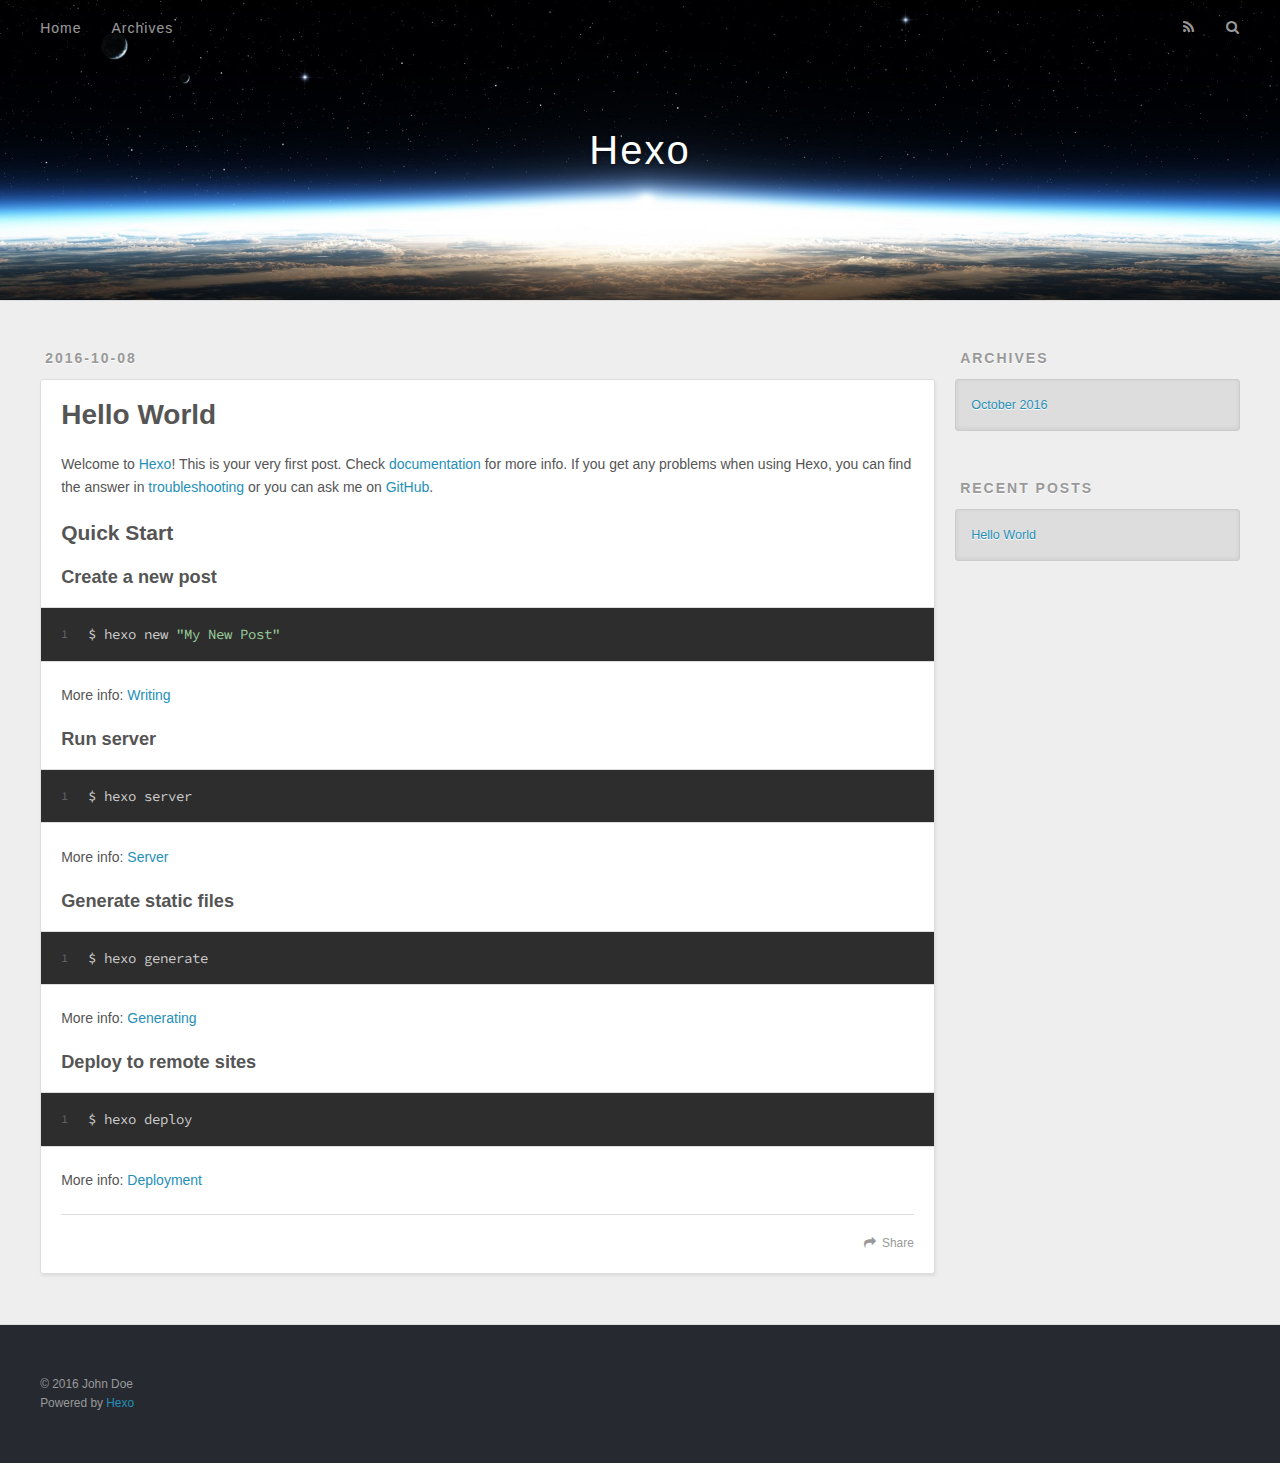
==== index.html @ 6b0d7665 "Site updated: 2016-10-09 00:06:22" ====
<!DOCTYPE html>
<html>
<head>
  <meta charset="utf-8">
  
  <title>Hexo</title>
  <meta name="viewport" content="width=device-width, initial-scale=1, maximum-scale=1">
  <meta property="og:type" content="website">
<meta property="og:title" content="Hexo">
<meta property="og:url" content="http://yoursite.com/index.html">
<meta property="og:site_name" content="Hexo">
<meta name="twitter:card" content="summary">
<meta name="twitter:title" content="Hexo">
  
    <link rel="alternate" href="/atom.xml" title="Hexo" type="application/atom+xml">
  
  
    <link rel="icon" href="/favicon.png">
  
  
    <link href="//fonts.googleapis.com/css?family=Source+Code+Pro" rel="stylesheet" type="text/css">
  
  <link rel="stylesheet" href="/css/style.css">
  

</head>

<body>
  <div id="container">
    <div id="wrap">
      <header id="header">
  <div id="banner"></div>
  <div id="header-outer" class="outer">
    <div id="header-title" class="inner">
      <h1 id="logo-wrap">
        <a href="/" id="logo">Hexo</a>
      </h1>
      
    </div>
    <div id="header-inner" class="inner">
      <nav id="main-nav">
        <a id="main-nav-toggle" class="nav-icon"></a>
        
          <a class="main-nav-link" href="/">Home</a>
        
          <a class="main-nav-link" href="/archives">Archives</a>
        
      </nav>
      <nav id="sub-nav">
        
          <a id="nav-rss-link" class="nav-icon" href="/atom.xml" title="RSS Feed"></a>
        
        <a id="nav-search-btn" class="nav-icon" title="Search"></a>
      </nav>
      <div id="search-form-wrap">
        <form action="//google.com/search" method="get" accept-charset="UTF-8" class="search-form"><input type="search" name="q" results="0" class="search-form-input" placeholder="Search"><button type="submit" class="search-form-submit">&#xF002;</button><input type="hidden" name="sitesearch" value="http://yoursite.com"></form>
      </div>
    </div>
  </div>
</header>
      <div class="outer">
        <section id="main">
  
    <article id="post-hello-world" class="article article-type-post" itemscope itemprop="blogPost">
  <div class="article-meta">
    <a href="/2016/10/08/hello-world/" class="article-date">
  <time datetime="2016-10-08T15:18:51.029Z" itemprop="datePublished">2016-10-08</time>
</a>
    
  </div>
  <div class="article-inner">
    
    
      <header class="article-header">
        
  
    <h1 itemprop="name">
      <a class="article-title" href="/2016/10/08/hello-world/">Hello World</a>
    </h1>
  

      </header>
    
    <div class="article-entry" itemprop="articleBody">
      
        <p>Welcome to <a href="https://hexo.io/" target="_blank" rel="external">Hexo</a>! This is your very first post. Check <a href="https://hexo.io/docs/" target="_blank" rel="external">documentation</a> for more info. If you get any problems when using Hexo, you can find the answer in <a href="https://hexo.io/docs/troubleshooting.html" target="_blank" rel="external">troubleshooting</a> or you can ask me on <a href="https://github.com/hexojs/hexo/issues" target="_blank" rel="external">GitHub</a>.</p>
<h2 id="Quick-Start"><a href="#Quick-Start" class="headerlink" title="Quick Start"></a>Quick Start</h2><h3 id="Create-a-new-post"><a href="#Create-a-new-post" class="headerlink" title="Create a new post"></a>Create a new post</h3><figure class="highlight bash"><table><tr><td class="gutter"><pre><div class="line">1</div></pre></td><td class="code"><pre><div class="line">$ hexo new <span class="string">"My New Post"</span></div></pre></td></tr></table></figure>
<p>More info: <a href="https://hexo.io/docs/writing.html" target="_blank" rel="external">Writing</a></p>
<h3 id="Run-server"><a href="#Run-server" class="headerlink" title="Run server"></a>Run server</h3><figure class="highlight bash"><table><tr><td class="gutter"><pre><div class="line">1</div></pre></td><td class="code"><pre><div class="line">$ hexo server</div></pre></td></tr></table></figure>
<p>More info: <a href="https://hexo.io/docs/server.html" target="_blank" rel="external">Server</a></p>
<h3 id="Generate-static-files"><a href="#Generate-static-files" class="headerlink" title="Generate static files"></a>Generate static files</h3><figure class="highlight bash"><table><tr><td class="gutter"><pre><div class="line">1</div></pre></td><td class="code"><pre><div class="line">$ hexo generate</div></pre></td></tr></table></figure>
<p>More info: <a href="https://hexo.io/docs/generating.html" target="_blank" rel="external">Generating</a></p>
<h3 id="Deploy-to-remote-sites"><a href="#Deploy-to-remote-sites" class="headerlink" title="Deploy to remote sites"></a>Deploy to remote sites</h3><figure class="highlight bash"><table><tr><td class="gutter"><pre><div class="line">1</div></pre></td><td class="code"><pre><div class="line">$ hexo deploy</div></pre></td></tr></table></figure>
<p>More info: <a href="https://hexo.io/docs/deployment.html" target="_blank" rel="external">Deployment</a></p>

      
    </div>
    <footer class="article-footer">
      <a data-url="http://yoursite.com/2016/10/08/hello-world/" data-id="ciu1e7uso0000b8oxzrrdd7s6" class="article-share-link">Share</a>
      
      
    </footer>
  </div>
  
</article>


  

</section>
        
          <aside id="sidebar">
  
    

  
    

  
    
  
    
  <div class="widget-wrap">
    <h3 class="widget-title">Archives</h3>
    <div class="widget">
      <ul class="archive-list"><li class="archive-list-item"><a class="archive-list-link" href="/archives/2016/10/">October 2016</a></li></ul>
    </div>
  </div>


  
    
  <div class="widget-wrap">
    <h3 class="widget-title">Recent Posts</h3>
    <div class="widget">
      <ul>
        
          <li>
            <a href="/2016/10/08/hello-world/">Hello World</a>
          </li>
        
      </ul>
    </div>
  </div>

  
</aside>
        
      </div>
      <footer id="footer">
  
  <div class="outer">
    <div id="footer-info" class="inner">
      &copy; 2016 John Doe<br>
      Powered by <a href="http://hexo.io/" target="_blank">Hexo</a>
    </div>
  </div>
</footer>
    </div>
    <nav id="mobile-nav">
  
    <a href="/" class="mobile-nav-link">Home</a>
  
    <a href="/archives" class="mobile-nav-link">Archives</a>
  
</nav>
    

<script src="//ajax.googleapis.com/ajax/libs/jquery/2.0.3/jquery.min.js"></script>


  <link rel="stylesheet" href="/fancybox/jquery.fancybox.css">
  <script src="/fancybox/jquery.fancybox.pack.js"></script>


<script src="/js/script.js"></script>

  </div>
</body>
</html>
---- css/style.css ----
body {
  width: 100%;
}
body:before,
body:after {
  content: "";
  display: table;
}
body:after {
  clear: both;
}
html,
body,
div,
span,
applet,
object,
iframe,
h1,
h2,
h3,
h4,
h5,
h6,
p,
blockquote,
pre,
a,
abbr,
acronym,
address,
big,
cite,
code,
del,
dfn,
em,
img,
ins,
kbd,
q,
s,
samp,
small,
strike,
strong,
sub,
sup,
tt,
var,
dl,
dt,
dd,
ol,
ul,
li,
fieldset,
form,
label,
legend,
table,
caption,
tbody,
tfoot,
thead,
tr,
th,
td {
  margin: 0;
  padding: 0;
  border: 0;
  outline: 0;
  font-weight: inherit;
  font-style: inherit;
  font-family: inherit;
  font-size: 100%;
  vertical-align: baseline;
}
body {
  line-height: 1;
  color: #000;
  background: #fff;
}
ol,
ul {
  list-style: none;
}
table {
  border-collapse: separate;
  border-spacing: 0;
  vertical-align: middle;
}
caption,
th,
td {
  text-align: left;
  font-weight: normal;
  vertical-align: middle;
}
a img {
  border: none;
}
input,
button {
  margin: 0;
  padding: 0;
}
input::-moz-focus-inner,
button::-moz-focus-inner {
  border: 0;
  padding: 0;
}
@font-face {
  font-family: FontAwesome;
  font-style: normal;
  font-weight: normal;
  src: url("fonts/fontawesome-webfont.eot?v=#4.0.3");
  src: url("fonts/fontawesome-webfont.eot?#iefix&v=#4.0.3") format("embedded-opentype"), url("fonts/fontawesome-webfont.woff?v=#4.0.3") format("woff"), url("fonts/fontawesome-webfont.ttf?v=#4.0.3") format("truetype"), url("fonts/fontawesome-webfont.svg#fontawesomeregular?v=#4.0.3") format("svg");
}
html,
body,
#container {
  height: 100%;
}
body {
  background: #eee;
  font: 14px "Helvetica Neue", Helvetica, Arial, sans-serif;
  -webkit-text-size-adjust: 100%;
}
.outer {
  max-width: 1220px;
  margin: 0 auto;
  padding: 0 20px;
}
.outer:before,
.outer:after {
  content: "";
  display: table;
}
.outer:after {
  clear: both;
}
.inner {
  display: inline;
  float: left;
  width: 98.33333333333333%;
  margin: 0 0.833333333333333%;
}
.left,
.alignleft {
  float: left;
}
.right,
.alignright {
  float: right;
}
.clear {
  clear: both;
}
#container {
  position: relative;
}
.mobile-nav-on {
  overflow: hidden;
}
#wrap {
  height: 100%;
  width: 100%;
  position: absolute;
  top: 0;
  left: 0;
  -webkit-transition: 0.2s ease-out;
  -moz-transition: 0.2s ease-out;
  -ms-transition: 0.2s ease-out;
  transition: 0.2s ease-out;
  z-index: 1;
  background: #eee;
}
.mobile-nav-on #wrap {
  left: 280px;
}
@media screen and (min-width: 768px) {
  #main {
    display: inline;
    float: left;
    width: 73.33333333333333%;
    margin: 0 0.833333333333333%;
  }
}
.article-date,
.article-category-link,
.archive-year,
.widget-title {
  text-decoration: none;
  text-transform: uppercase;
  letter-spacing: 2px;
  color: #999;
  margin-bottom: 1em;
  margin-left: 5px;
  line-height: 1em;
  text-shadow: 0 1px #fff;
  font-weight: bold;
}
.article-inner,
.archive-article-inner {
  background: #fff;
  -webkit-box-shadow: 1px 2px 3px #ddd;
  box-shadow: 1px 2px 3px #ddd;
  border: 1px solid #ddd;
  border-radius: 3px;
}
.article-entry h1,
.widget h1 {
  font-size: 2em;
}
.article-entry h2,
.widget h2 {
  font-size: 1.5em;
}
.article-entry h3,
.widget h3 {
  font-size: 1.3em;
}
.article-entry h4,
.widget h4 {
  font-size: 1.2em;
}
.article-entry h5,
.widget h5 {
  font-size: 1em;
}
.article-entry h6,
.widget h6 {
  font-size: 1em;
  color: #999;
}
.article-entry hr,
.widget hr {
  border: 1px dashed #ddd;
}
.article-entry strong,
.widget strong {
  font-weight: bold;
}
.article-entry em,
.widget em,
.article-entry cite,
.widget cite {
  font-style: italic;
}
.article-entry sup,
.widget sup,
.article-entry sub,
.widget sub {
  font-size: 0.75em;
  line-height: 0;
  position: relative;
  vertical-align: baseline;
}
.article-entry sup,
.widget sup {
  top: -0.5em;
}
.article-entry sub,
.widget sub {
  bottom: -0.2em;
}
.article-entry small,
.widget small {
  font-size: 0.85em;
}
.article-entry acronym,
.widget acronym,
.article-entry abbr,
.widget abbr {
  border-bottom: 1px dotted;
}
.article-entry ul,
.widget ul,
.article-entry ol,
.widget ol,
.article-entry dl,
.widget dl {
  margin: 0 20px;
  line-height: 1.6em;
}
.article-entry ul ul,
.widget ul ul,
.article-entry ol ul,
.widget ol ul,
.article-entry ul ol,
.widget ul ol,
.article-entry ol ol,
.widget ol ol {
  margin-top: 0;
  margin-bottom: 0;
}
.article-entry ul,
.widget ul {
  list-style: disc;
}
.article-entry ol,
.widget ol {
  list-style: decimal;
}
.article-entry dt,
.widget dt {
  font-weight: bold;
}
#header {
  height: 300px;
  position: relative;
  border-bottom: 1px solid #ddd;
}
#header:before,
#header:after {
  content: "";
  position: absolute;
  left: 0;
  right: 0;
  height: 40px;
}
#header:before {
  top: 0;
  background: -webkit-linear-gradient(rgba(0,0,0,0.2), transparent);
  background: -moz-linear-gradient(rgba(0,0,0,0.2), transparent);
  background: -ms-linear-gradient(rgba(0,0,0,0.2), transparent);
  background: linear-gradient(rgba(0,0,0,0.2), transparent);
}
#header:after {
  bottom: 0;
  background: -webkit-linear-gradient(transparent, rgba(0,0,0,0.2));
  background: -moz-linear-gradient(transparent, rgba(0,0,0,0.2));
  background: -ms-linear-gradient(transparent, rgba(0,0,0,0.2));
  background: linear-gradient(transparent, rgba(0,0,0,0.2));
}
#header-outer {
  height: 100%;
  position: relative;
}
#header-inner {
  position: relative;
  overflow: hidden;
}
#banner {
  position: absolute;
  top: 0;
  left: 0;
  width: 100%;
  height: 100%;
  background: url("images/banner.jpg") center #000;
  -webkit-background-size: cover;
  -moz-background-size: cover;
  background-size: cover;
  z-index: -1;
}
#header-title {
  text-align: center;
  height: 40px;
  position: absolute;
  top: 50%;
  left: 0;
  margin-top: -20px;
}
#logo,
#subtitle {
  text-decoration: none;
  color: #fff;
  font-weight: 300;
  text-shadow: 0 1px 4px rgba(0,0,0,0.3);
}
#logo {
  font-size: 40px;
  line-height: 40px;
  letter-spacing: 2px;
}
#subtitle {
  font-size: 16px;
  line-height: 16px;
  letter-spacing: 1px;
}
#subtitle-wrap {
  margin-top: 16px;
}
#main-nav {
  float: left;
  margin-left: -15px;
}
.nav-icon,
.main-nav-link {
  float: left;
  color: #fff;
  opacity: 0.6;
  text-decoration: none;
  text-shadow: 0 1px rgba(0,0,0,0.2);
  -webkit-transition: opacity 0.2s;
  -moz-transition: opacity 0.2s;
  -ms-transition: opacity 0.2s;
  transition: opacity 0.2s;
  display: block;
  padding: 20px 15px;
}
.nav-icon:hover,
.main-nav-link:hover {
  opacity: 1;
}
.nav-icon {
  font-family: FontAwesome;
  text-align: center;
  font-size: 14px;
  width: 14px;
  height: 14px;
  padding: 20px 15px;
  position: relative;
  cursor: pointer;
}
.main-nav-link {
  font-weight: 300;
  letter-spacing: 1px;
}
@media screen and (max-width: 479px) {
  .main-nav-link {
    display: none;
  }
}
#main-nav-toggle {
  display: none;
}
#main-nav-toggle:before {
  content: "\f0c9";
}
@media screen and (max-width: 479px) {
  #main-nav-toggle {
    display: block;
  }
}
#sub-nav {
  float: right;
  margin-right: -15px;
}
#nav-rss-link:before {
  content: "\f09e";
}
#nav-search-btn:before {
  content: "\f002";
}
#search-form-wrap {
  position: absolute;
  top: 15px;
  width: 150px;
  height: 30px;
  right: -150px;
  opacity: 0;
  -webkit-transition: 0.2s ease-out;
  -moz-transition: 0.2s ease-out;
  -ms-transition: 0.2s ease-out;
  transition: 0.2s ease-out;
}
#search-form-wrap.on {
  opacity: 1;
  right: 0;
}
@media screen and (max-width: 479px) {
  #search-form-wrap {
    width: 100%;
    right: -100%;
  }
}
.search-form {
  position: absolute;
  top: 0;
  left: 0;
  right: 0;
  background: #fff;
  padding: 5px 15px;
  border-radius: 15px;
  -webkit-box-shadow: 0 0 10px rgba(0,0,0,0.3);
  box-shadow: 0 0 10px rgba(0,0,0,0.3);
}
.search-form-input {
  border: none;
  background: none;
  color: #555;
  width: 100%;
  font: 13px "Helvetica Neue", Helvetica, Arial, sans-serif;
  outline: none;
}
.search-form-input::-webkit-search-results-decoration,
.search-form-input::-webkit-search-cancel-button {
  -webkit-appearance: none;
}
.search-form-submit {
  position: absolute;
  top: 50%;
  right: 10px;
  margin-top: -7px;
  font: 13px FontAwesome;
  border: none;
  background: none;
  color: #bbb;
  cursor: pointer;
}
.search-form-submit:hover,
.search-form-submit:focus {
  color: #777;
}
.article {
  margin: 50px 0;
}
.article-inner {
  overflow: hidden;
}
.article-meta:before,
.article-meta:after {
  content: "";
  display: table;
}
.article-meta:after {
  clear: both;
}
.article-date {
  float: left;
}
.article-category {
  float: left;
  line-height: 1em;
  color: #ccc;
  text-shadow: 0 1px #fff;
  margin-left: 8px;
}
.article-category:before {
  content: "\2022";
}
.article-category-link {
  margin: 0 12px 1em;
}
.article-header {
  padding: 20px 20px 0;
}
.article-title {
  text-decoration: none;
  font-size: 2em;
  font-weight: bold;
  color: #555;
  line-height: 1.1em;
  -webkit-transition: color 0.2s;
  -moz-transition: color 0.2s;
  -ms-transition: color 0.2s;
  transition: color 0.2s;
}
a.article-title:hover {
  color: #258fb8;
}
.article-entry {
  color: #555;
  padding: 0 20px;
}
.article-entry:before,
.article-entry:after {
  content: "";
  display: table;
}
.article-entry:after {
  clear: both;
}
.article-entry p,
.article-entry table {
  line-height: 1.6em;
  margin: 1.6em 0;
}
.article-entry h1,
.article-entry h2,
.article-entry h3,
.article-entry h4,
.article-entry h5,
.article-entry h6 {
  font-weight: bold;
}
.article-entry h1,
.article-entry h2,
.article-entry h3,
.article-entry h4,
.article-entry h5,
.article-entry h6 {
  line-height: 1.1em;
  margin: 1.1em 0;
}
.article-entry a {
  color: #258fb8;
  text-decoration: none;
}
.article-entry a:hover {
  text-decoration: underline;
}
.article-entry ul,
.article-entry ol,
.article-entry dl {
  margin-top: 1.6em;
  margin-bottom: 1.6em;
}
.article-entry img,
.article-entry video {
  max-width: 100%;
  height: auto;
  display: block;
  margin: auto;
}
.article-entry iframe {
  border: none;
}
.article-entry table {
  width: 100%;
  border-collapse: collapse;
  border-spacing: 0;
}
.article-entry th {
  font-weight: bold;
  border-bottom: 3px solid #ddd;
  padding-bottom: 0.5em;
}
.article-entry td {
  border-bottom: 1px solid #ddd;
  padding: 10px 0;
}
.article-entry blockquote {
  font-family: Georgia, "Times New Roman", serif;
  font-size: 1.4em;
  margin: 1.6em 20px;
  text-align: center;
}
.article-entry blockquote footer {
  font-size: 14px;
  margin: 1.6em 0;
  font-family: "Helvetica Neue", Helvetica, Arial, sans-serif;
}
.article-entry blockquote footer cite:before {
  content: "—";
  padding: 0 0.5em;
}
.article-entry .pullquote {
  text-align: left;
  width: 45%;
  margin: 0;
}
.article-entry .pullquote.left {
  margin-left: 0.5em;
  margin-right: 1em;
}
.article-entry .pullquote.right {
  margin-right: 0.5em;
  margin-left: 1em;
}
.article-entry .caption {
  color: #999;
  display: block;
  font-size: 0.9em;
  margin-top: 0.5em;
  position: relative;
  text-align: center;
}
.article-entry .video-container {
  position: relative;
  padding-top: 56.25%;
  height: 0;
  overflow: hidden;
}
.article-entry .video-container iframe,
.article-entry .video-container object,
.article-entry .video-container embed {
  position: absolute;
  top: 0;
  left: 0;
  width: 100%;
  height: 100%;
  margin-top: 0;
}
.article-more-link a {
  display: inline-block;
  line-height: 1em;
  padding: 6px 15px;
  border-radius: 15px;
  background: #eee;
  color: #999;
  text-shadow: 0 1px #fff;
  text-decoration: none;
}
.article-more-link a:hover {
  background: #258fb8;
  color: #fff;
  text-decoration: none;
  text-shadow: 0 1px #1e7293;
}
.article-footer {
  font-size: 0.85em;
  line-height: 1.6em;
  border-top: 1px solid #ddd;
  padding-top: 1.6em;
  margin: 0 20px 20px;
}
.article-footer:before,
.article-footer:after {
  content: "";
  display: table;
}
.article-footer:after {
  clear: both;
}
.article-footer a {
  color: #999;
  text-decoration: none;
}
.article-footer a:hover {
  color: #555;
}
.article-tag-list-item {
  float: left;
  margin-right: 10px;
}
.article-tag-list-link:before {
  content: "#";
}
.article-comment-link {
  float: right;
}
.article-comment-link:before {
  content: "\f075";
  font-family: FontAwesome;
  padding-right: 8px;
}
.article-share-link {
  cursor: pointer;
  float: right;
  margin-left: 20px;
}
.article-share-link:before {
  content: "\f064";
  font-family: FontAwesome;
  padding-right: 6px;
}
#article-nav {
  position: relative;
}
#article-nav:before,
#article-nav:after {
  content: "";
  display: table;
}
#article-nav:after {
  clear: both;
}
@media screen and (min-width: 768px) {
  #article-nav {
    margin: 50px 0;
  }
  #article-nav:before {
    width: 8px;
    height: 8px;
    position: absolute;
    top: 50%;
    left: 50%;
    margin-top: -4px;
    margin-left: -4px;
    content: "";
    border-radius: 50%;
    background: #ddd;
    -webkit-box-shadow: 0 1px 2px #fff;
    box-shadow: 0 1px 2px #fff;
  }
}
.article-nav-link-wrap {
  text-decoration: none;
  text-shadow: 0 1px #fff;
  color: #999;
  -webkit-box-sizing: border-box;
  -moz-box-sizing: border-box;
  box-sizing: border-box;
  margin-top: 50px;
  text-align: center;
  display: block;
}
.article-nav-link-wrap:hover {
  color: #555;
}
@media screen and (min-width: 768px) {
  .article-nav-link-wrap {
    width: 50%;
    margin-top: 0;
  }
}
@media screen and (min-width: 768px) {
  #article-nav-newer {
    float: left;
    text-align: right;
    padding-right: 20px;
  }
}
@media screen and (min-width: 768px) {
  #article-nav-older {
    float: right;
    text-align: left;
    padding-left: 20px;
  }
}
.article-nav-caption {
  text-transform: uppercase;
  letter-spacing: 2px;
  color: #ddd;
  line-height: 1em;
  font-weight: bold;
}
#article-nav-newer .article-nav-caption {
  margin-right: -2px;
}
.article-nav-title {
  font-size: 0.85em;
  line-height: 1.6em;
  margin-top: 0.5em;
}
.article-share-box {
  position: absolute;
  display: none;
  background: #fff;
  -webkit-box-shadow: 1px 2px 10px rgba(0,0,0,0.2);
  box-shadow: 1px 2px 10px rgba(0,0,0,0.2);
  border-radius: 3px;
  margin-left: -145px;
  overflow: hidden;
  z-index: 1;
}
.article-share-box.on {
  display: block;
}
.article-share-input {
  width: 100%;
  background: none;
  -webkit-box-sizing: border-box;
  -moz-box-sizing: border-box;
  box-sizing: border-box;
  font: 14px "Helvetica Neue", Helvetica, Arial, sans-serif;
  padding: 0 15px;
  color: #555;
  outline: none;
  border: 1px solid #ddd;
  border-radius: 3px 3px 0 0;
  height: 36px;
  line-height: 36px;
}
.article-share-links {
  background: #eee;
}
.article-share-links:before,
.article-share-links:after {
  content: "";
  display: table;
}
.article-share-links:after {
  clear: both;
}
.article-share-twitter,
.article-share-facebook,
.article-share-pinterest,
.article-share-google {
  width: 50px;
  height: 36px;
  display: block;
  float: left;
  position: relative;
  color: #999;
  text-shadow: 0 1px #fff;
}
.article-share-twitter:before,
.article-share-facebook:before,
.article-share-pinterest:before,
.article-share-google:before {
  font-size: 20px;
  font-family: FontAwesome;
  width: 20px;
  height: 20px;
  position: absolute;
  top: 50%;
  left: 50%;
  margin-top: -10px;
  margin-left: -10px;
  text-align: center;
}
.article-share-twitter:hover,
.article-share-facebook:hover,
.article-share-pinterest:hover,
.article-share-google:hover {
  color: #fff;
}
.article-share-twitter:before {
  content: "\f099";
}
.article-share-twitter:hover {
  background: #00aced;
  text-shadow: 0 1px #008abe;
}
.article-share-facebook:before {
  content: "\f09a";
}
.article-share-facebook:hover {
  background: #3b5998;
  text-shadow: 0 1px #2f477a;
}
.article-share-pinterest:before {
  content: "\f0d2";
}
.article-share-pinterest:hover {
  background: #cb2027;
  text-shadow: 0 1px #a21a1f;
}
.article-share-google:before {
  content: "\f0d5";
}
.article-share-google:hover {
  background: #dd4b39;
  text-shadow: 0 1px #be3221;
}
.article-gallery {
  background: #000;
  position: relative;
}
.article-gallery-photos {
  position: relative;
  overflow: hidden;
}
.article-gallery-img {
  display: none;
  max-width: 100%;
}
.article-gallery-img:first-child {
  display: block;
}
.article-gallery-img.loaded {
  position: absolute;
  display: block;
}
.article-gallery-img img {
  display: block;
  max-width: 100%;
  margin: 0 auto;
}
#comments {
  background: #fff;
  -webkit-box-shadow: 1px 2px 3px #ddd;
  box-shadow: 1px 2px 3px #ddd;
  padding: 20px;
  border: 1px solid #ddd;
  border-radius: 3px;
  margin: 50px 0;
}
#comments a {
  color: #258fb8;
}
.archives-wrap {
  margin: 50px 0;
}
.archives:before,
.archives:after {
  content: "";
  display: table;
}
.archives:after {
  clear: both;
}
.archive-year-wrap {
  margin-bottom: 1em;
}
.archives {
  -webkit-column-gap: 10px;
  -moz-column-gap: 10px;
  column-gap: 10px;
}
@media screen and (min-width: 480px) and (max-width: 767px) {
  .archives {
    -webkit-column-count: 2;
    -moz-column-count: 2;
    column-count: 2;
  }
}
@media screen and (min-width: 768px) {
  .archives {
    -webkit-column-count: 3;
    -moz-column-count: 3;
    column-count: 3;
  }
}
.archive-article {
  -webkit-column-break-inside: avoid;
  page-break-inside: avoid;
  overflow: hidden;
  break-inside: avoid-column;
}
.archive-article-inner {
  padding: 10px;
  margin-bottom: 15px;
}
.archive-article-title {
  text-decoration: none;
  font-weight: bold;
  color: #555;
  -webkit-transition: color 0.2s;
  -moz-transition: color 0.2s;
  -ms-transition: color 0.2s;
  transition: color 0.2s;
  line-height: 1.6em;
}
.archive-article-title:hover {
  color: #258fb8;
}
.archive-article-footer {
  margin-top: 1em;
}
.archive-article-date {
  color: #999;
  text-decoration: none;
  font-size: 0.85em;
  line-height: 1em;
  margin-bottom: 0.5em;
  display: block;
}
#page-nav {
  margin: 50px auto;
  background: #fff;
  -webkit-box-shadow: 1px 2px 3px #ddd;
  box-shadow: 1px 2px 3px #ddd;
  border: 1px solid #ddd;
  border-radius: 3px;
  text-align: center;
  color: #999;
  overflow: hidden;
}
#page-nav:before,
#page-nav:after {
  content: "";
  display: table;
}
#page-nav:after {
  clear: both;
}
#page-nav a,
#page-nav span {
  padding: 10px 20px;
  line-height: 1;
  height: 2ex;
}
#page-nav a {
  color: #999;
  text-decoration: none;
}
#page-nav a:hover {
  background: #999;
  color: #fff;
}
#page-nav .prev {
  float: left;
}
#page-nav .next {
  float: right;
}
#page-nav .page-number {
  display: inline-block;
}
@media screen and (max-width: 479px) {
  #page-nav .page-number {
    display: none;
  }
}
#page-nav .current {
  color: #555;
  font-weight: bold;
}
#page-nav .space {
  color: #ddd;
}
#footer {
  background: #262a30;
  padding: 50px 0;
  border-top: 1px solid #ddd;
  color: #999;
}
#footer a {
  color: #258fb8;
  text-decoration: none;
}
#footer a:hover {
  text-decoration: underline;
}
#footer-info {
  line-height: 1.6em;
  font-size: 0.85em;
}
.article-entry pre,
.article-entry .highlight {
  background: #2d2d2d;
  margin: 0 -20px;
  padding: 15px 20px;
  border-style: solid;
  border-color: #ddd;
  border-width: 1px 0;
  overflow: auto;
  color: #ccc;
  line-height: 22.400000000000002px;
}
.article-entry .highlight .gutter pre,
.article-entry .gist .gist-file .gist-data .line-numbers {
  color: #666;
  font-size: 0.85em;
}
.article-entry pre,
.article-entry code {
  font-family: "Source Code Pro", Consolas, Monaco, Menlo, Consolas, monospace;
}
.article-entry code {
  background: #eee;
  text-shadow: 0 1px #fff;
  padding: 0 0.3em;
}
.article-entry pre code {
  background: none;
  text-shadow: none;
  padding: 0;
}
.article-entry .highlight pre {
  border: none;
  margin: 0;
  padding: 0;
}
.article-entry .highlight table {
  margin: 0;
  width: auto;
}
.article-entry .highlight td {
  border: none;
  padding: 0;
}
.article-entry .highlight figcaption {
  font-size: 0.85em;
  color: #999;
  line-height: 1em;
  margin-bottom: 1em;
}
.article-entry .highlight figcaption:before,
.article-entry .highlight figcaption:after {
  content: "";
  display: table;
}
.article-entry .highlight figcaption:after {
  clear: both;
}
.article-entry .highlight figcaption a {
  float: right;
}
.article-entry .highlight .gutter pre {
  text-align: right;
  padding-right: 20px;
}
.article-entry .highlight .line {
  height: 22.400000000000002px;
}
.article-entry .highlight .line.marked {
  background: #515151;
}
.article-entry .gist {
  margin: 0 -20px;
  border-style: solid;
  border-color: #ddd;
  border-width: 1px 0;
  background: #2d2d2d;
  padding: 15px 20px 15px 0;
}
.article-entry .gist .gist-file {
  border: none;
  font-family: "Source Code Pro", Consolas, Monaco, Menlo, Consolas, monospace;
  margin: 0;
}
.article-entry .gist .gist-file .gist-data {
  background: none;
  border: none;
}
.article-entry .gist .gist-file .gist-data .line-numbers {
  background: none;
  border: none;
  padding: 0 20px 0 0;
}
.article-entry .gist .gist-file .gist-data .line-data {
  padding: 0 !important;
}
.article-entry .gist .gist-file .highlight {
  margin: 0;
  padding: 0;
  border: none;
}
.article-entry .gist .gist-file .gist-meta {
  background: #2d2d2d;
  color: #999;
  font: 0.85em "Helvetica Neue", Helvetica, Arial, sans-serif;
  text-shadow: 0 0;
  padding: 0;
  margin-top: 1em;
  margin-left: 20px;
}
.article-entry .gist .gist-file .gist-meta a {
  color: #258fb8;
  font-weight: normal;
}
.article-entry .gist .gist-file .gist-meta a:hover {
  text-decoration: underline;
}
pre .comment,
pre .title {
  color: #999;
}
pre .variable,
pre .attribute,
pre .tag,
pre .regexp,
pre .ruby .constant,
pre .xml .tag .title,
pre .xml .pi,
pre .xml .doctype,
pre .html .doctype,
pre .css .id,
pre .css .class,
pre .css .pseudo {
  color: #f2777a;
}
pre .number,
pre .preprocessor,
pre .built_in,
pre .literal,
pre .params,
pre .constant {
  color: #f99157;
}
pre .class,
pre .ruby .class .title,
pre .css .rules .attribute {
  color: #9c9;
}
pre .string,
pre .value,
pre .inheritance,
pre .header,
pre .ruby .symbol,
pre .xml .cdata {
  color: #9c9;
}
pre .css .hexcolor {
  color: #6cc;
}
pre .function,
pre .python .decorator,
pre .python .title,
pre .ruby .function .title,
pre .ruby .title .keyword,
pre .perl .sub,
pre .javascript .title,
pre .coffeescript .title {
  color: #69c;
}
pre .keyword,
pre .javascript .function {
  color: #c9c;
}
@media screen and (max-width: 479px) {
  #mobile-nav {
    position: absolute;
    top: 0;
    left: 0;
    width: 280px;
    height: 100%;
    background: #191919;
    border-right: 1px solid #fff;
  }
}
@media screen and (max-width: 479px) {
  .mobile-nav-link {
    display: block;
    color: #999;
    text-decoration: none;
    padding: 15px 20px;
    font-weight: bold;
  }
  .mobile-nav-link:hover {
    color: #fff;
  }
}
@media screen and (min-width: 768px) {
  #sidebar {
    display: inline;
    float: left;
    width: 23.333333333333332%;
    margin: 0 0.833333333333333%;
  }
}
.widget-wrap {
  margin: 50px 0;
}
.widget {
  color: #777;
  text-shadow: 0 1px #fff;
  background: #ddd;
  -webkit-box-shadow: 0 -1px 4px #ccc inset;
  box-shadow: 0 -1px 4px #ccc inset;
  border: 1px solid #ccc;
  padding: 15px;
  border-radius: 3px;
}
.widget a {
  color: #258fb8;
  text-decoration: none;
}
.widget a:hover {
  text-decoration: underline;
}
.widget ul ul,
.widget ol ul,
.widget dl ul,
.widget ul ol,
.widget ol ol,
.widget dl ol,
.widget ul dl,
.widget ol dl,
.widget dl dl {
  margin-left: 15px;
  list-style: disc;
}
.widget {
  line-height: 1.6em;
  word-wrap: break-word;
  font-size: 0.9em;
}
.widget ul,
.widget ol {
  list-style: none;
  margin: 0;
}
.widget ul ul,
.widget ol ul,
.widget ul ol,
.widget ol ol {
  margin: 0 20px;
}
.widget ul ul,
.widget ol ul {
  list-style: disc;
}
.widget ul ol,
.widget ol ol {
  list-style: decimal;
}
.category-list-count,
.tag-list-count,
.archive-list-count {
  padding-left: 5px;
  color: #999;
  font-size: 0.85em;
}
.category-list-count:before,
.tag-list-count:before,
.archive-list-count:before {
  content: "(";
}
.category-list-count:after,
.tag-list-count:after,
.archive-list-count:after {
  content: ")";
}
.tagcloud a {
  margin-right: 5px;
  display: inline-block;
}
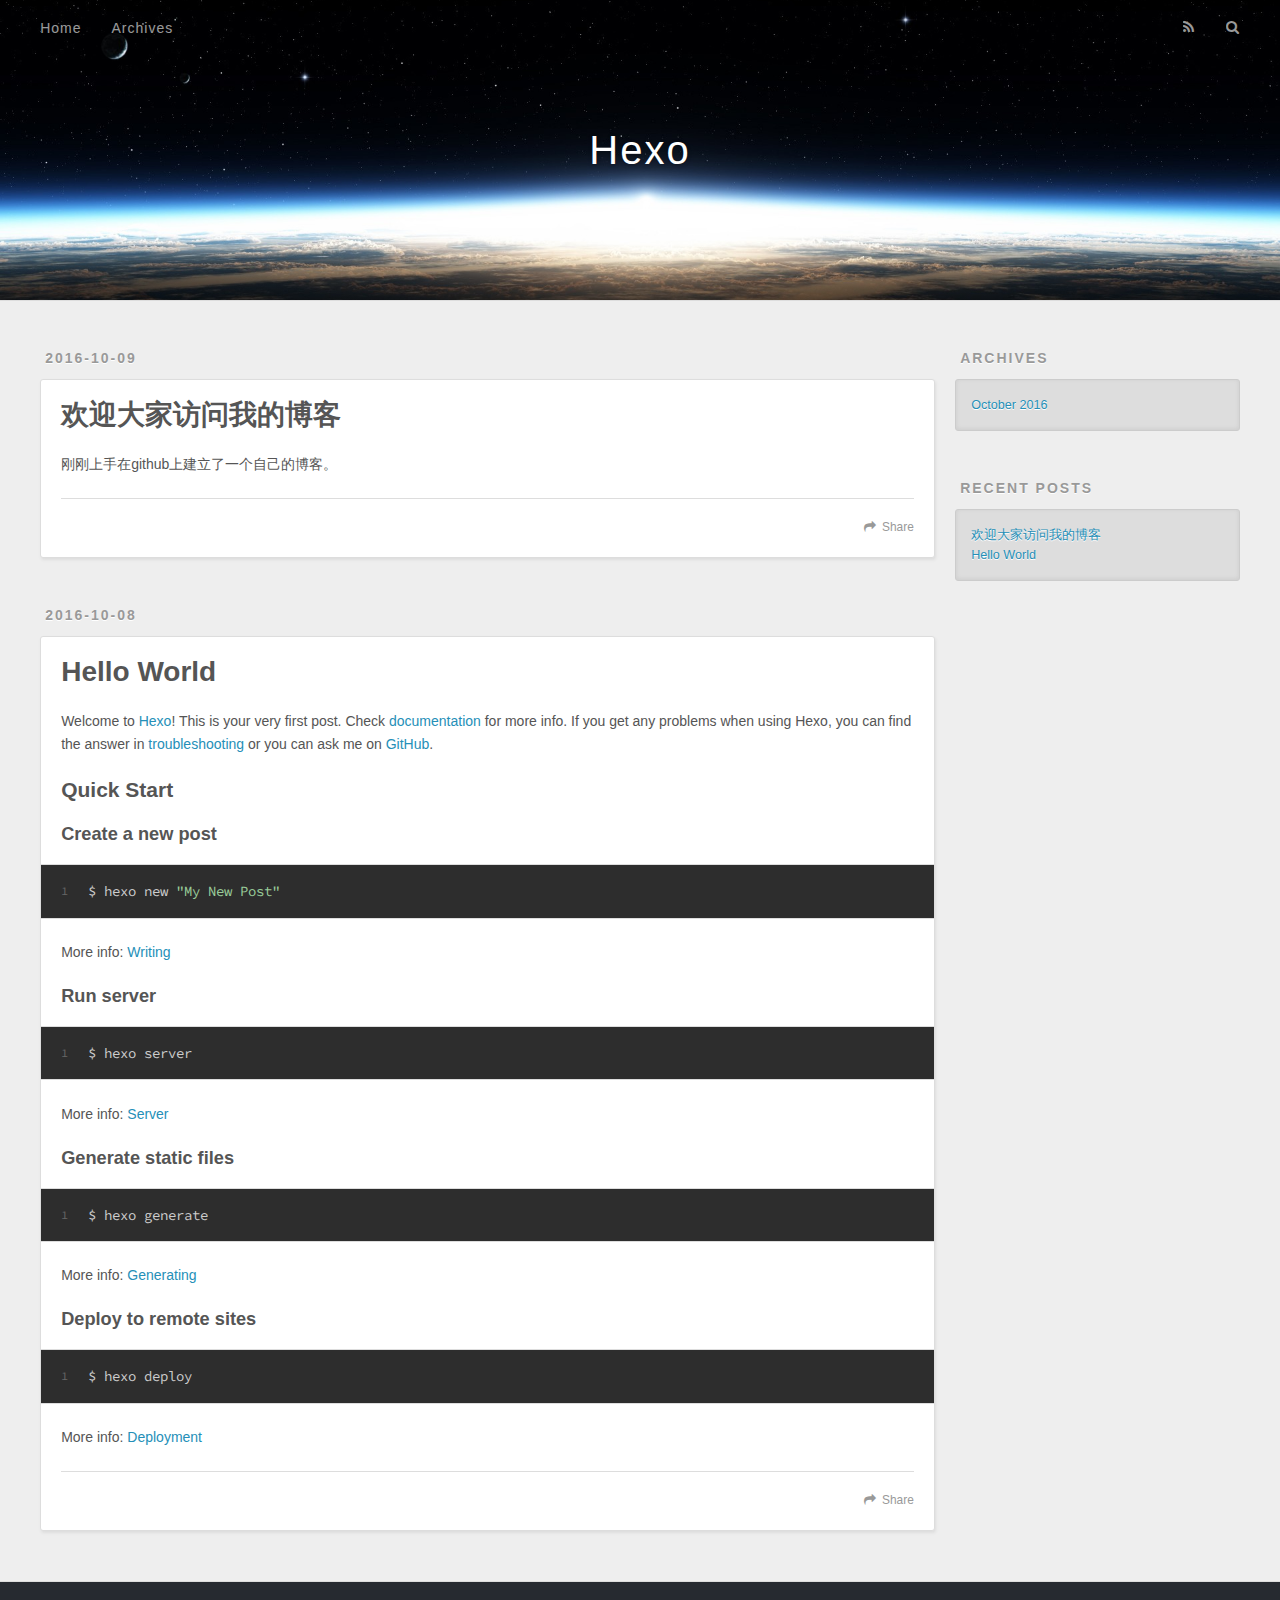
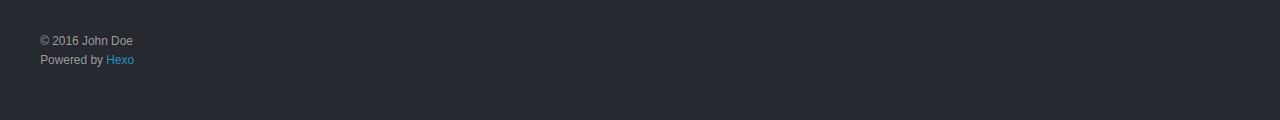
==== commit 79729109: "Site updated: 2016-10-09 00:16:37" ====
--- a/index.html
+++ b/index.html
@@ -61,6 +61,43 @@
       <div class="outer">
         <section id="main">
   
+    <article id="post-欢迎大家访问我的博客" class="article article-type-post" itemscope itemprop="blogPost">
+  <div class="article-meta">
+    <a href="/2016/10/09/欢迎大家访问我的博客/" class="article-date">
+  <time datetime="2016-10-08T16:09:54.000Z" itemprop="datePublished">2016-10-09</time>
+</a>
+    
+  </div>
+  <div class="article-inner">
+    
+    
+      <header class="article-header">
+        
+  
+    <h1 itemprop="name">
+      <a class="article-title" href="/2016/10/09/欢迎大家访问我的博客/">欢迎大家访问我的博客</a>
+    </h1>
+  
+
+      </header>
+    
+    <div class="article-entry" itemprop="articleBody">
+      
+        <p>刚刚上手在github上建立了一个自己的博客。</p>
+
+      
+    </div>
+    <footer class="article-footer">
+      <a data-url="http://yoursite.com/2016/10/09/欢迎大家访问我的博客/" data-id="ciu1ekr3z0001kkoxhxu1zvl1" class="article-share-link">Share</a>
+      
+      
+    </footer>
+  </div>
+  
+</article>
+
+
+  
     <article id="post-hello-world" class="article article-type-post" itemscope itemprop="blogPost">
   <div class="article-meta">
     <a href="/2016/10/08/hello-world/" class="article-date">
@@ -96,7 +133,7 @@
       
     </div>
     <footer class="article-footer">
-      <a data-url="http://yoursite.com/2016/10/08/hello-world/" data-id="ciu1e7uso0000b8oxzrrdd7s6" class="article-share-link">Share</a>
+      <a data-url="http://yoursite.com/2016/10/08/hello-world/" data-id="ciu1ekr3t0000kkoxe9kzxxph" class="article-share-link">Share</a>
       
       
     </footer>
@@ -136,6 +173,10 @@
       <ul>
         
           <li>
+            <a href="/2016/10/09/欢迎大家访问我的博客/">欢迎大家访问我的博客</a>
+          </li>
+        
+          <li>
             <a href="/2016/10/08/hello-world/">Hello World</a>
           </li>
         
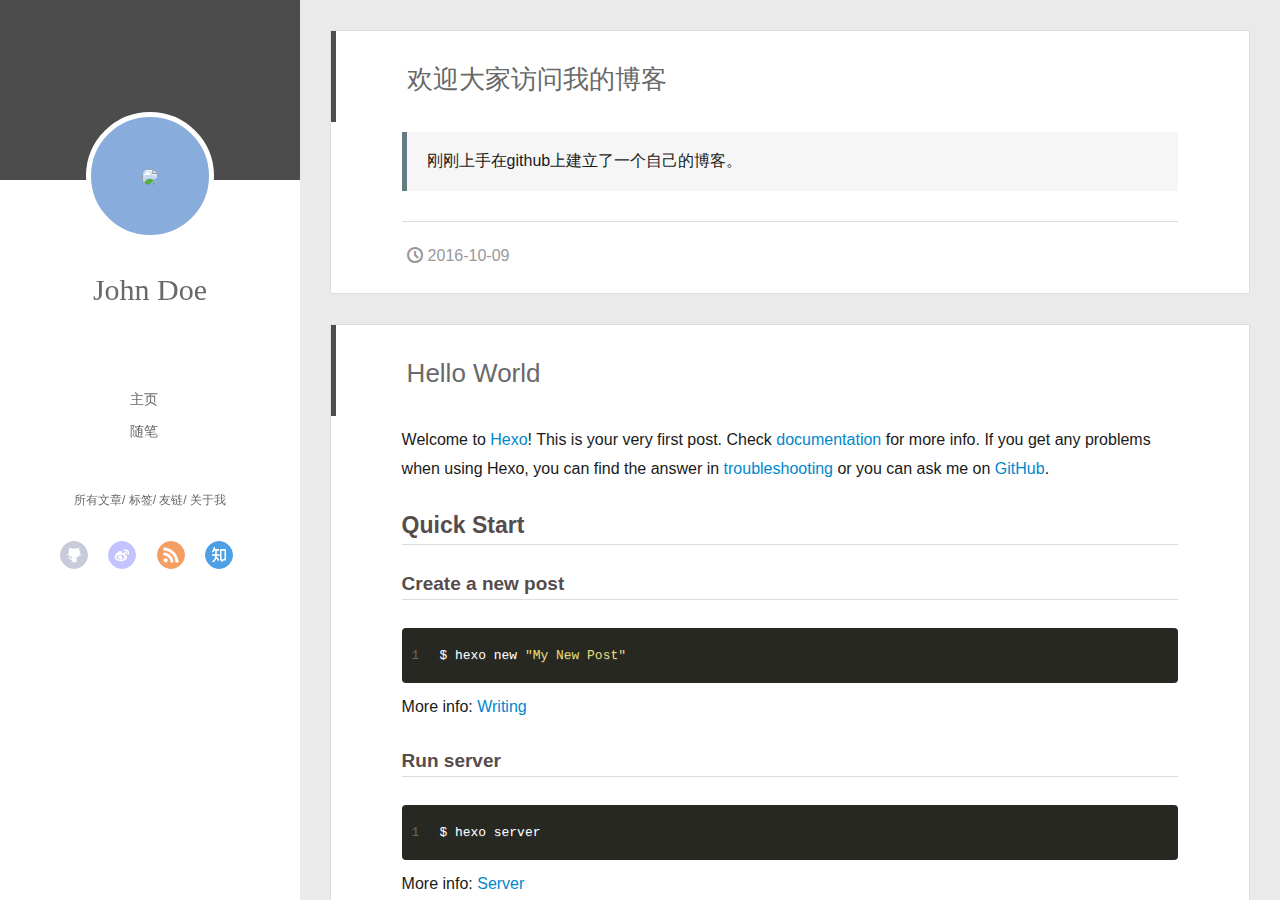
==== commit ce8683b2: "Site updated: 2016-10-09 00:30:36" ====
--- a/index.html
+++ b/index.html
@@ -3,6 +3,7 @@
 <head>
   <meta charset="utf-8">
   
+  <meta http-equiv="X-UA-Compatible" content="IE=edge" >
   <title>Hexo</title>
   <meta name="viewport" content="width=device-width, initial-scale=1, maximum-scale=1">
   <meta property="og:type" content="website">
@@ -12,63 +13,134 @@
 <meta name="twitter:card" content="summary">
 <meta name="twitter:title" content="Hexo">
   
-    <link rel="alternate" href="/atom.xml" title="Hexo" type="application/atom+xml">
-  
-  
-    <link rel="icon" href="/favicon.png">
-  
-  
-    <link href="//fonts.googleapis.com/css?family=Source+Code+Pro" rel="stylesheet" type="text/css">
-  
-  <link rel="stylesheet" href="/css/style.css">
+    <link rel="alternative" href="/atom.xml" title="Hexo" type="application/atom+xml">
+  
+  
+    <link rel="icon" href="//favicon.png">
+  
+  <script src="/style.js"></script>
   
 
 </head>
 
 <body>
   <div id="container">
-    <div id="wrap">
-      <header id="header">
-  <div id="banner"></div>
-  <div id="header-outer" class="outer">
-    <div id="header-title" class="inner">
-      <h1 id="logo-wrap">
-        <a href="/" id="logo">Hexo</a>
-      </h1>
-      
-    </div>
-    <div id="header-inner" class="inner">
-      <nav id="main-nav">
-        <a id="main-nav-toggle" class="nav-icon"></a>
+    <div class="left-col">
+      <div class="overlay"></div>
+<div class="intrude-less">
+	<header id="header" class="inner">
+		<a href="/" class="profilepic">
+			
+			<img src="null" class="js-avatar">
+			
+		</a>
+
+		<hgroup>
+		  <h1 class="header-author"><a href="/">John Doe</a></h1>
+		</hgroup>
+
+		
+
+		<nav class="header-menu">
+			<ul>
+			
+				<li><a href="/">主页</a></li>
+	        
+				<li><a href="/tags/随笔">随笔</a></li>
+	        
+			</ul>
+		</nav>
+		<nav class="header-smart-menu">
+	        
+    		
+    			
+    			<a class="js-smart-menu" data-idx="0" href="javascript:void(0)">所有文章</a>
+    			
+    			
+            
+    			
+    			<a class="js-smart-menu" data-idx="1" href="javascript:void(0)">标签</a>
+    			
+    			
+            
+    			
+    			<a class="js-smart-menu" data-idx="2" href="javascript:void(0)">友链</a>
+    			
+    			
+            
+    			
+    			<a class="js-smart-menu" data-idx="3" href="javascript:void(0)">关于我</a>
+    			
+    			
+            
+		</nav>
+		<nav class="header-nav">
+			<div class="social">
+				
+					<a class="github" target="_blank" href="#" title="github">github</a>
+		        
+					<a class="weibo" target="_blank" href="#" title="weibo">weibo</a>
+		        
+					<a class="rss" target="_blank" href="#" title="rss">rss</a>
+		        
+					<a class="zhihu" target="_blank" href="#" title="zhihu">zhihu</a>
+		        
+			</div>
+		</nav>
+	</header>		
+</div>
+
+    </div>
+    <div class="mid-col">
+      <nav id="mobile-nav">
+  	<div class="overlay">
+  		<div class="slider-trigger"><i class="icon-list"></i></div>
+  		<h1 class="header-author js-mobile-header hide">John Doe</h1>
+  	</div>
+	<div class="intrude-less">
+		<header id="header" class="inner">
+			<div class="profilepic">
+				
+					<img src="null" class="js-avatar">
+				
+			</div>
+			<hgroup>
+			  <h1 class="header-author">John Doe</h1>
+			</hgroup>
+			
+			<nav class="header-menu">
+				<ul>
+				
+					<li><a href="/">主页</a></li>
+		        
+					<li><a href="/tags/随笔">随笔</a></li>
+		        
+				</ul>
+			</nav>
+			<nav class="header-nav">
+				<div class="social">
+					
+						<a class="github" target="_blank" href="#" title="github">github</a>
+			        
+						<a class="weibo" target="_blank" href="#" title="weibo">weibo</a>
+			        
+						<a class="rss" target="_blank" href="#" title="rss">rss</a>
+			        
+						<a class="zhihu" target="_blank" href="#" title="zhihu">zhihu</a>
+			        
+				</div>
+			</nav>
+		</header>				
+	</div>
+</nav>
+
+      <div class="body-wrap">
         
-          <a class="main-nav-link" href="/">Home</a>
-        
-          <a class="main-nav-link" href="/archives">Archives</a>
-        
-      </nav>
-      <nav id="sub-nav">
-        
-          <a id="nav-rss-link" class="nav-icon" href="/atom.xml" title="RSS Feed"></a>
-        
-        <a id="nav-search-btn" class="nav-icon" title="Search"></a>
-      </nav>
-      <div id="search-form-wrap">
-        <form action="//google.com/search" method="get" accept-charset="UTF-8" class="search-form"><input type="search" name="q" results="0" class="search-form-input" placeholder="Search"><button type="submit" class="search-form-submit">&#xF002;</button><input type="hidden" name="sitesearch" value="http://yoursite.com"></form>
-      </div>
-    </div>
-  </div>
-</header>
-      <div class="outer">
-        <section id="main">
   
     <article id="post-欢迎大家访问我的博客" class="article article-type-post" itemscope itemprop="blogPost">
-  <div class="article-meta">
-    <a href="/2016/10/09/欢迎大家访问我的博客/" class="article-date">
-  <time datetime="2016-10-08T16:09:54.000Z" itemprop="datePublished">2016-10-09</time>
-</a>
-    
-  </div>
   <div class="article-inner">
+    
+      <input type="hidden" class="isFancy" />
     
     
       <header class="article-header">
@@ -83,29 +155,39 @@
     
     <div class="article-entry" itemprop="articleBody">
       
-        <p>刚刚上手在github上建立了一个自己的博客。</p>
-
-      
-    </div>
-    <footer class="article-footer">
-      <a data-url="http://yoursite.com/2016/10/09/欢迎大家访问我的博客/" data-id="ciu1ekr3z0001kkoxhxu1zvl1" class="article-share-link">Share</a>
-      
-      
-    </footer>
+        <blockquote>
+<p>刚刚上手在github上建立了一个自己的博客。</p>
+</blockquote>
+
+      
+    </div>
+    <div class="article-info article-info-index">
+      
+      <a href="/2016/10/09/欢迎大家访问我的博客/" class="archive-article-date">
+  	<time datetime="2016-10-08T16:09:54.000Z" itemprop="datePublished"><i class="icon-clock"></i>2016-10-09</time>
+</a>
+      
+      
+
+      <div class="clearfix"></div>
+    </div>
   </div>
-  
 </article>
 
 
+
+
+
+
+
+
+
+
   
     <article id="post-hello-world" class="article article-type-post" itemscope itemprop="blogPost">
-  <div class="article-meta">
-    <a href="/2016/10/08/hello-world/" class="article-date">
-  <time datetime="2016-10-08T15:18:51.029Z" itemprop="datePublished">2016-10-08</time>
-</a>
-    
-  </div>
   <div class="article-inner">
+    
+      <input type="hidden" class="isFancy" />
     
     
       <header class="article-header">
@@ -132,90 +214,193 @@
 
       
     </div>
-    <footer class="article-footer">
-      <a data-url="http://yoursite.com/2016/10/08/hello-world/" data-id="ciu1ekr3t0000kkoxe9kzxxph" class="article-share-link">Share</a>
-      
-      
-    </footer>
+    <div class="article-info article-info-index">
+      
+      <a href="/2016/10/08/hello-world/" class="archive-article-date">
+  	<time datetime="2016-10-08T15:18:51.029Z" itemprop="datePublished"><i class="icon-clock"></i>2016-10-08</time>
+</a>
+      
+      
+
+      <div class="clearfix"></div>
+    </div>
   </div>
-  
 </article>
 
 
-  
-
-</section>
-        
-          <aside id="sidebar">
-  
-    
-
-  
-    
-
-  
-    
-  
-    
-  <div class="widget-wrap">
-    <h3 class="widget-title">Archives</h3>
-    <div class="widget">
-      <ul class="archive-list"><li class="archive-list-item"><a class="archive-list-link" href="/archives/2016/10/">October 2016</a></li></ul>
-    </div>
-  </div>
-
-
-  
-    
-  <div class="widget-wrap">
-    <h3 class="widget-title">Recent Posts</h3>
-    <div class="widget">
-      <ul>
-        
-          <li>
-            <a href="/2016/10/09/欢迎大家访问我的博客/">欢迎大家访问我的博客</a>
-          </li>
-        
-          <li>
-            <a href="/2016/10/08/hello-world/">Hello World</a>
-          </li>
-        
-      </ul>
-    </div>
-  </div>
-
-  
-</aside>
-        
+
+
+
+
+
+
+
+
+  
+  
+
+
       </div>
       <footer id="footer">
-  
   <div class="outer">
-    <div id="footer-info" class="inner">
-      &copy; 2016 John Doe<br>
-      Powered by <a href="http://hexo.io/" target="_blank">Hexo</a>
+    <div id="footer-info">
+    	<div class="footer-left">
+    		&copy; 2016 John Doe
+    	</div>
+      	<div class="footer-right">
+      		<a href="http://hexo.io/" target="_blank">Hexo</a>  Theme <a href="https://github.com/litten/hexo-theme-yilia" target="_blank">Yilia</a> by Litten
+      	</div>
     </div>
   </div>
 </footer>
     </div>
-    <nav id="mobile-nav">
-  
-    <a href="/" class="mobile-nav-link">Home</a>
-  
-    <a href="/archives" class="mobile-nav-link">Archives</a>
-  
-</nav>
-    
-
-<script src="//ajax.googleapis.com/ajax/libs/jquery/2.0.3/jquery.min.js"></script>
-
-
-  <link rel="stylesheet" href="/fancybox/jquery.fancybox.css">
-  <script src="/fancybox/jquery.fancybox.pack.js"></script>
-
-
-<script src="/js/script.js"></script>
-
+    <script>
+	var yiliaConfig = {
+		fancybox: true,
+		mathjax: false,
+		animate: true,
+		isHome: true,
+		isPost: false,
+		isArchive: false,
+		isTag: false,
+		isCategory: false,
+		open_in_new: false,
+		root: "/",
+		innerArchive: true
+	}
+</script>
+
+<script src="/./main.js"></script>
+
+
+    
+<div class="tools-col">
+  <ul class="btn-wrap">
+    
+      <li class="chose" data-hook="tools-section-all"><span class="text">全部</span><i class="icon-book"></i></li>
+    
+    
+      <li data-hook="tools-section-tag"><span class="text">标签</span><i class="icon-price-tags"></i></li>
+    
+    
+      <li data-hook="tools-section-friends"><span class="text">友链</span><i class="icon-link"></i></li>
+    
+    
+      <li data-hook="tools-section-me"><span class="text">我</span><i class="icon-smile"></i></li>
+    
+  </ul>
+  <div class="tools-wrap">
+    
+    	<section class="tools-section tools-section-all chose">
+    	</section>
+    
+
+    
+    	<section class="tools-section tools-section-tag">
+    			<div class="widget tagcloud" id="js-tagcloud">
+    				
+    			</div>
+    	</section>
+    
+
+    
+    	<section class="tools-section tools-section-friends">
+  		
+  			<div class="friends-wrap" id="js-friends">
+  			
+  	          <a target="_blank" class="main-nav-link switch-friends-link" href="http://localhost:4000/">友情链接1</a>
+  	        
+  	          <a target="_blank" class="main-nav-link switch-friends-link" href="http://localhost:4000/">友情链接2</a>
+  	        
+  	          <a target="_blank" class="main-nav-link switch-friends-link" href="http://localhost:4000/">友情链接3</a>
+  	        
+  	          <a target="_blank" class="main-nav-link switch-friends-link" href="http://localhost:4000/">友情链接4</a>
+  	        
+  	          <a target="_blank" class="main-nav-link switch-friends-link" href="http://localhost:4000/">友情链接5</a>
+  	        
+  	          <a target="_blank" class="main-nav-link switch-friends-link" href="http://localhost:4000/">友情链接6</a>
+  	        
+  	        </div>
+  		
+    	</section>
+    
+
+    
+    	<section class="tools-section tools-section-me">
+  	  	
+  	  		<div class="aboutme-wrap" id="js-aboutme">很惭愧&lt;br&gt;&lt;br&gt;只做了一点微小的工作&lt;br&gt;谢谢大家</div>
+  	  	
+    	</section>
+    
+  </div>
+  
+</div>
+    <!-- Root element of PhotoSwipe. Must have class pswp. -->
+<div class="pswp" tabindex="-1" role="dialog" aria-hidden="true">
+
+    <!-- Background of PhotoSwipe. 
+         It's a separate element as animating opacity is faster than rgba(). -->
+    <div class="pswp__bg"></div>
+
+    <!-- Slides wrapper with overflow:hidden. -->
+    <div class="pswp__scroll-wrap">
+
+        <!-- Container that holds slides. 
+            PhotoSwipe keeps only 3 of them in the DOM to save memory.
+            Don't modify these 3 pswp__item elements, data is added later on. -->
+        <div class="pswp__container">
+            <div class="pswp__item"></div>
+            <div class="pswp__item"></div>
+            <div class="pswp__item"></div>
+        </div>
+
+        <!-- Default (PhotoSwipeUI_Default) interface on top of sliding area. Can be changed. -->
+        <div class="pswp__ui pswp__ui--hidden">
+
+            <div class="pswp__top-bar">
+
+                <!--  Controls are self-explanatory. Order can be changed. -->
+
+                <div class="pswp__counter"></div>
+
+                <button class="pswp__button pswp__button--close" title="Close (Esc)"></button>
+
+                <button class="pswp__button pswp__button--share" style="display:none" title="Share"></button>
+
+                <button class="pswp__button pswp__button--fs" title="Toggle fullscreen"></button>
+
+                <button class="pswp__button pswp__button--zoom" title="Zoom in/out"></button>
+
+                <!-- Preloader demo http://codepen.io/dimsemenov/pen/yyBWoR -->
+                <!-- element will get class pswp__preloader--active when preloader is running -->
+                <div class="pswp__preloader">
+                    <div class="pswp__preloader__icn">
+                      <div class="pswp__preloader__cut">
+                        <div class="pswp__preloader__donut"></div>
+                      </div>
+                    </div>
+                </div>
+            </div>
+
+            <div class="pswp__share-modal pswp__share-modal--hidden pswp__single-tap">
+                <div class="pswp__share-tooltip"></div> 
+            </div>
+
+            <button class="pswp__button pswp__button--arrow--left" title="Previous (arrow left)">
+            </button>
+
+            <button class="pswp__button pswp__button--arrow--right" title="Next (arrow right)">
+            </button>
+
+            <div class="pswp__caption">
+                <div class="pswp__caption__center"></div>
+            </div>
+
+        </div>
+
+    </div>
+
+</div>
   </div>
 </body>
 </html>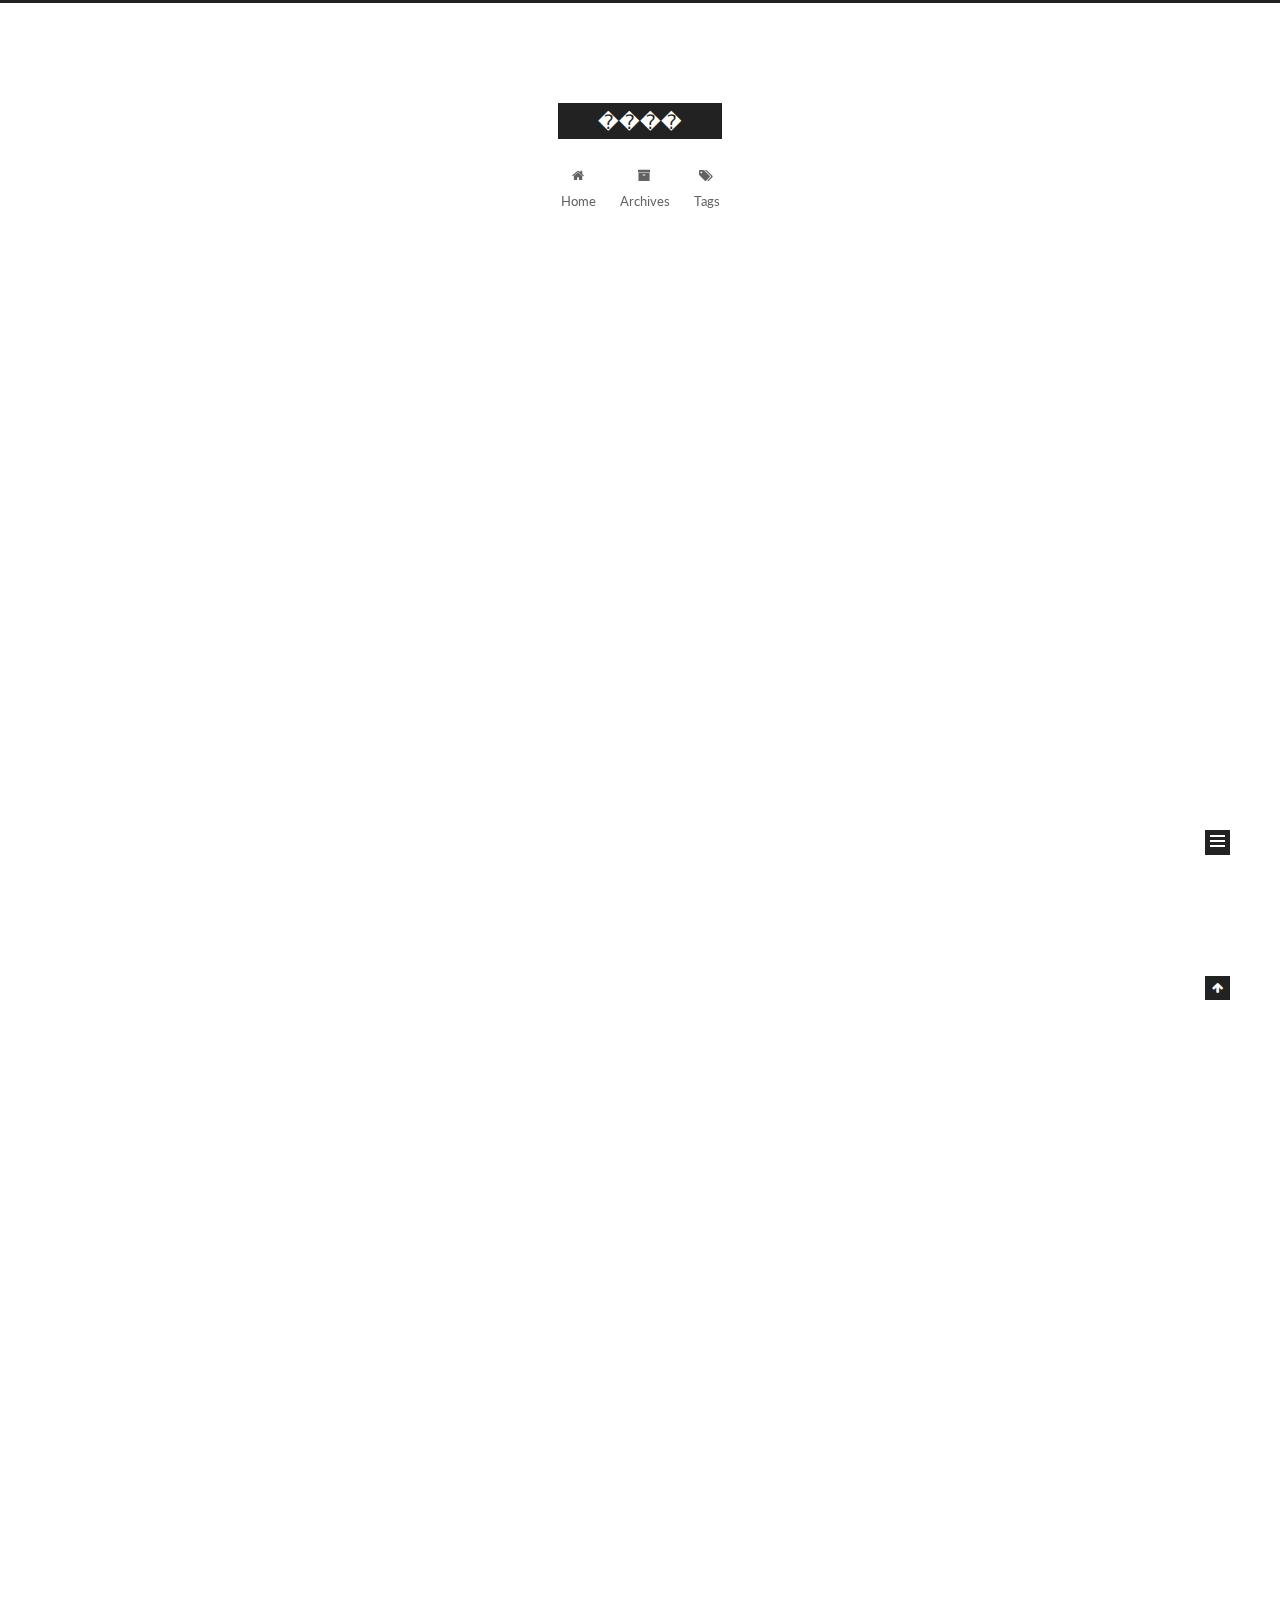
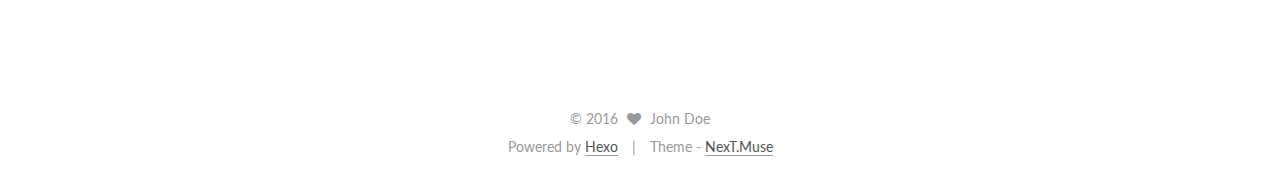
==== commit a37f0626: "Site updated: 2016-10-09 02:11:03" ====
--- a/index.html
+++ b/index.html
@@ -1,208 +1,382 @@
-<!DOCTYPE html>
-<html>
+<!doctype html>
+
+
+
+  
+
+
+<html class="theme-next muse use-motion">
 <head>
-  <meta charset="utf-8">
-  
-  <meta http-equiv="X-UA-Compatible" content="IE=edge" >
-  <title>Hexo</title>
-  <meta name="viewport" content="width=device-width, initial-scale=1, maximum-scale=1">
-  <meta property="og:type" content="website">
-<meta property="og:title" content="Hexo">
+  <meta charset="UTF-8"/>
+<meta http-equiv="X-UA-Compatible" content="IE=edge,chrome=1" />
+<meta name="viewport" content="width=device-width, initial-scale=1, maximum-scale=1"/>
+
+
+
+<meta http-equiv="Cache-Control" content="no-transform" />
+<meta http-equiv="Cache-Control" content="no-siteapp" />
+
+
+
+
+
+
+
+
+
+
+
+
+  
+  
+  <link href="/vendors/fancybox/source/jquery.fancybox.css?v=2.1.5" rel="stylesheet" type="text/css" />
+
+
+
+
+  
+  
+  
+  
+
+  
+    
+    
+  
+
+  
+
+  
+
+  
+
+  
+
+  
+    
+    
+    <link href="//fonts.googleapis.com/css?family=Lato:300,300italic,400,400italic,700,700italic&subset=latin,latin-ext" rel="stylesheet" type="text/css">
+  
+
+
+
+
+
+
+<link href="/vendors/font-awesome/css/font-awesome.min.css?v=4.4.0" rel="stylesheet" type="text/css" />
+
+<link href="/css/main.css?v=5.0.2" rel="stylesheet" type="text/css" />
+
+
+  <meta name="keywords" content="Hexo, NexT" />
+
+
+
+
+
+
+
+
+  <link rel="shortcut icon" type="image/x-icon" href="/favicon.ico?v=5.0.2" />
+
+
+
+
+
+
+<meta property="og:type" content="website">
+<meta property="og:title" content="����">
 <meta property="og:url" content="http://yoursite.com/index.html">
-<meta property="og:site_name" content="Hexo">
+<meta property="og:site_name" content="����">
 <meta name="twitter:card" content="summary">
-<meta name="twitter:title" content="Hexo">
-  
-    <link rel="alternative" href="/atom.xml" title="Hexo" type="application/atom+xml">
-  
-  
-    <link rel="icon" href="//favicon.png">
-  
-  <script src="/style.js"></script>
-  
-
+<meta name="twitter:title" content="����">
+
+
+
+<script type="text/javascript" id="hexo.configuration">
+  var NexT = window.NexT || {};
+  var CONFIG = {
+    scheme: 'Muse',
+    sidebar: {"position":"left","display":"post"},
+    fancybox: true,
+    motion: true,
+    duoshuo: {
+      userId: '0',
+      author: 'Author'
+    }
+  };
+</script>
+
+
+
+
+  <link rel="canonical" href="http://yoursite.com/"/>
+
+
+  <title> ���� </title>
 </head>
 
-<body>
-  <div id="container">
-    <div class="left-col">
-      <div class="overlay"></div>
-<div class="intrude-less">
-	<header id="header" class="inner">
-		<a href="/" class="profilepic">
-			
-			<img src="null" class="js-avatar">
-			
-		</a>
-
-		<hgroup>
-		  <h1 class="header-author"><a href="/">John Doe</a></h1>
-		</hgroup>
-
-		
-
-		<nav class="header-menu">
-			<ul>
-			
-				<li><a href="/">主页</a></li>
-	        
-				<li><a href="/tags/随笔">随笔</a></li>
-	        
-			</ul>
-		</nav>
-		<nav class="header-smart-menu">
-	        
-    		
-    			
-    			<a class="js-smart-menu" data-idx="0" href="javascript:void(0)">所有文章</a>
-    			
-    			
-            
-    			
-    			<a class="js-smart-menu" data-idx="1" href="javascript:void(0)">标签</a>
-    			
-    			
-            
-    			
-    			<a class="js-smart-menu" data-idx="2" href="javascript:void(0)">友链</a>
-    			
-    			
-            
-    			
-    			<a class="js-smart-menu" data-idx="3" href="javascript:void(0)">关于我</a>
-    			
-    			
-            
-		</nav>
-		<nav class="header-nav">
-			<div class="social">
-				
-					<a class="github" target="_blank" href="#" title="github">github</a>
-		        
-					<a class="weibo" target="_blank" href="#" title="weibo">weibo</a>
-		        
-					<a class="rss" target="_blank" href="#" title="rss">rss</a>
-		        
-					<a class="zhihu" target="_blank" href="#" title="zhihu">zhihu</a>
-		        
-			</div>
-		</nav>
-	</header>		
+<body itemscope itemtype="//schema.org/WebPage" lang="">
+
+  
+
+
+
+
+
+
+
+
+
+
+  
+  
+    
+  
+
+  <div class="container one-collumn sidebar-position-left 
+   page-home 
+ ">
+    <div class="headband"></div>
+
+    <header id="header" class="header" itemscope itemtype="//schema.org/WPHeader">
+      <div class="header-inner"><div class="site-meta ">
+  
+
+  <div class="custom-logo-site-title">
+    <a href="/"  class="brand" rel="start">
+      <span class="logo-line-before"><i></i></span>
+      <span class="site-title">����</span>
+      <span class="logo-line-after"><i></i></span>
+    </a>
+  </div>
+  <p class="site-subtitle"></p>
 </div>
 
-    </div>
-    <div class="mid-col">
-      <nav id="mobile-nav">
-  	<div class="overlay">
-  		<div class="slider-trigger"><i class="icon-list"></i></div>
-  		<h1 class="header-author js-mobile-header hide">John Doe</h1>
-  	</div>
-	<div class="intrude-less">
-		<header id="header" class="inner">
-			<div class="profilepic">
-				
-					<img src="null" class="js-avatar">
-				
-			</div>
-			<hgroup>
-			  <h1 class="header-author">John Doe</h1>
-			</hgroup>
-			
-			<nav class="header-menu">
-				<ul>
-				
-					<li><a href="/">主页</a></li>
-		        
-					<li><a href="/tags/随笔">随笔</a></li>
-		        
-				</ul>
-			</nav>
-			<nav class="header-nav">
-				<div class="social">
-					
-						<a class="github" target="_blank" href="#" title="github">github</a>
-			        
-						<a class="weibo" target="_blank" href="#" title="weibo">weibo</a>
-			        
-						<a class="rss" target="_blank" href="#" title="rss">rss</a>
-			        
-						<a class="zhihu" target="_blank" href="#" title="zhihu">zhihu</a>
-			        
-				</div>
-			</nav>
-		</header>				
-	</div>
+<div class="site-nav-toggle">
+  <button>
+    <span class="btn-bar"></span>
+    <span class="btn-bar"></span>
+    <span class="btn-bar"></span>
+  </button>
+</div>
+
+<nav class="site-nav">
+  
+
+  
+    <ul id="menu" class="menu">
+      
+        
+        <li class="menu-item menu-item-home">
+          <a href="/" rel="section">
+            
+              <i class="menu-item-icon fa fa-fw fa-home"></i> <br />
+            
+            Home
+          </a>
+        </li>
+      
+        
+        <li class="menu-item menu-item-archives">
+          <a href="/archives" rel="section">
+            
+              <i class="menu-item-icon fa fa-fw fa-archive"></i> <br />
+            
+            Archives
+          </a>
+        </li>
+      
+        
+        <li class="menu-item menu-item-tags">
+          <a href="/tags" rel="section">
+            
+              <i class="menu-item-icon fa fa-fw fa-tags"></i> <br />
+            
+            Tags
+          </a>
+        </li>
+      
+
+      
+    </ul>
+  
+
+  
 </nav>
 
-      <div class="body-wrap">
-        
-  
-    <article id="post-欢迎大家访问我的博客" class="article article-type-post" itemscope itemprop="blogPost">
-  <div class="article-inner">
-    
-      <input type="hidden" class="isFancy" />
-    
-    
-      <header class="article-header">
-        
-  
-    <h1 itemprop="name">
-      <a class="article-title" href="/2016/10/09/欢迎大家访问我的博客/">欢迎大家访问我的博客</a>
-    </h1>
-  
-
+ </div>
+    </header>
+
+    <main id="main" class="main">
+      <div class="main-inner">
+        <div class="content-wrap">
+          <div id="content" class="content">
+            
+  <section id="posts" class="posts-expand">
+    
+      
+
+  
+  
+
+  
+  
+  
+
+  <article class="post post-type-normal " itemscope itemtype="//schema.org/Article">
+
+    
+      <header class="post-header">
+
+        
+        
+          <h1 class="post-title" itemprop="name headline">
+            
+            
+              
+                
+                <a class="post-title-link" href="/2016/10/09/欢迎大家访问我的博客/" itemprop="url">
+                  欢迎大家访问我的博客
+                </a>
+              
+            
+          </h1>
+        
+
+        <div class="post-meta">
+          <span class="post-time">
+            <span class="post-meta-item-icon">
+              <i class="fa fa-calendar-o"></i>
+            </span>
+            <span class="post-meta-item-text">Posted on</span>
+            <time itemprop="dateCreated" datetime="2016-10-09T00:09:54+08:00" content="2016-10-09">
+              2016-10-09
+            </time>
+          </span>
+
+          
+
+          
+            
+          
+
+          
+
+          
+          
+
+          
+        </div>
       </header>
     
-    <div class="article-entry" itemprop="articleBody">
-      
-        <blockquote>
+
+
+    <div class="post-body" itemprop="articleBody">
+
+      
+      
+
+      
+        
+          
+            <blockquote>
 <p>刚刚上手在github上建立了一个自己的博客。</p>
 </blockquote>
 
-      
-    </div>
-    <div class="article-info article-info-index">
-      
-      <a href="/2016/10/09/欢迎大家访问我的博客/" class="archive-article-date">
-  	<time datetime="2016-10-08T16:09:54.000Z" itemprop="datePublished"><i class="icon-clock"></i>2016-10-09</time>
-</a>
-      
-      
-
-      <div class="clearfix"></div>
-    </div>
-  </div>
-</article>
-
-
-
-
-
-
-
-
-
-
-  
-    <article id="post-hello-world" class="article article-type-post" itemscope itemprop="blogPost">
-  <div class="article-inner">
-    
-      <input type="hidden" class="isFancy" />
-    
-    
-      <header class="article-header">
-        
-  
-    <h1 itemprop="name">
-      <a class="article-title" href="/2016/10/08/hello-world/">Hello World</a>
-    </h1>
-  
-
+          
+        
+      
+    </div>
+
+    <div>
+      
+    </div>
+
+    <div>
+      
+    </div>
+
+    <footer class="post-footer">
+      
+
+      
+
+      
+      
+        <div class="post-eof"></div>
+      
+    </footer>
+  </article>
+
+
+    
+      
+
+  
+  
+
+  
+  
+  
+
+  <article class="post post-type-normal " itemscope itemtype="//schema.org/Article">
+
+    
+      <header class="post-header">
+
+        
+        
+          <h1 class="post-title" itemprop="name headline">
+            
+            
+              
+                
+                <a class="post-title-link" href="/2016/10/08/hello-world/" itemprop="url">
+                  Hello World
+                </a>
+              
+            
+          </h1>
+        
+
+        <div class="post-meta">
+          <span class="post-time">
+            <span class="post-meta-item-icon">
+              <i class="fa fa-calendar-o"></i>
+            </span>
+            <span class="post-meta-item-text">Posted on</span>
+            <time itemprop="dateCreated" datetime="2016-10-08T23:18:51+08:00" content="2016-10-08">
+              2016-10-08
+            </time>
+          </span>
+
+          
+
+          
+            
+          
+
+          
+
+          
+          
+
+          
+        </div>
       </header>
     
-    <div class="article-entry" itemprop="articleBody">
-      
-        <p>Welcome to <a href="https://hexo.io/" target="_blank" rel="external">Hexo</a>! This is your very first post. Check <a href="https://hexo.io/docs/" target="_blank" rel="external">documentation</a> for more info. If you get any problems when using Hexo, you can find the answer in <a href="https://hexo.io/docs/troubleshooting.html" target="_blank" rel="external">troubleshooting</a> or you can ask me on <a href="https://github.com/hexojs/hexo/issues" target="_blank" rel="external">GitHub</a>.</p>
+
+
+    <div class="post-body" itemprop="articleBody">
+
+      
+      
+
+      
+        
+          
+            <p>Welcome to <a href="https://hexo.io/" target="_blank" rel="external">Hexo</a>! This is your very first post. Check <a href="https://hexo.io/docs/" target="_blank" rel="external">documentation</a> for more info. If you get any problems when using Hexo, you can find the answer in <a href="https://hexo.io/docs/troubleshooting.html" target="_blank" rel="external">troubleshooting</a> or you can ask me on <a href="https://github.com/hexojs/hexo/issues" target="_blank" rel="external">GitHub</a>.</p>
 <h2 id="Quick-Start"><a href="#Quick-Start" class="headerlink" title="Quick Start"></a>Quick Start</h2><h3 id="Create-a-new-post"><a href="#Create-a-new-post" class="headerlink" title="Create a new post"></a>Create a new post</h3><figure class="highlight bash"><table><tr><td class="gutter"><pre><div class="line">1</div></pre></td><td class="code"><pre><div class="line">$ hexo new <span class="string">"My New Post"</span></div></pre></td></tr></table></figure>
 <p>More info: <a href="https://hexo.io/docs/writing.html" target="_blank" rel="external">Writing</a></p>
 <h3 id="Run-server"><a href="#Run-server" class="headerlink" title="Run server"></a>Run server</h3><figure class="highlight bash"><table><tr><td class="gutter"><pre><div class="line">1</div></pre></td><td class="code"><pre><div class="line">$ hexo server</div></pre></td></tr></table></figure>
@@ -212,195 +386,220 @@
 <h3 id="Deploy-to-remote-sites"><a href="#Deploy-to-remote-sites" class="headerlink" title="Deploy to remote sites"></a>Deploy to remote sites</h3><figure class="highlight bash"><table><tr><td class="gutter"><pre><div class="line">1</div></pre></td><td class="code"><pre><div class="line">$ hexo deploy</div></pre></td></tr></table></figure>
 <p>More info: <a href="https://hexo.io/docs/deployment.html" target="_blank" rel="external">Deployment</a></p>
 
-      
-    </div>
-    <div class="article-info article-info-index">
-      
-      <a href="/2016/10/08/hello-world/" class="archive-article-date">
-  	<time datetime="2016-10-08T15:18:51.029Z" itemprop="datePublished"><i class="icon-clock"></i>2016-10-08</time>
-</a>
-      
-      
-
-      <div class="clearfix"></div>
+          
+        
+      
+    </div>
+
+    <div>
+      
+    </div>
+
+    <div>
+      
+    </div>
+
+    <footer class="post-footer">
+      
+
+      
+
+      
+      
+        <div class="post-eof"></div>
+      
+    </footer>
+  </article>
+
+
+    
+  </section>
+
+  
+
+
+          </div>
+          
+
+
+          
+
+        </div>
+        
+          
+  
+  <div class="sidebar-toggle">
+    <div class="sidebar-toggle-line-wrap">
+      <span class="sidebar-toggle-line sidebar-toggle-line-first"></span>
+      <span class="sidebar-toggle-line sidebar-toggle-line-middle"></span>
+      <span class="sidebar-toggle-line sidebar-toggle-line-last"></span>
     </div>
   </div>
-</article>
-
-
-
-
-
-
-
-
-
-
-  
-  
-
-
+
+  <aside id="sidebar" class="sidebar">
+    <div class="sidebar-inner">
+
+      
+
+      
+
+      <section class="site-overview sidebar-panel  sidebar-panel-active ">
+        <div class="site-author motion-element" itemprop="author" itemscope itemtype="//schema.org/Person">
+          <img class="site-author-image" itemprop="image"
+               src="/images/avatar.gif"
+               alt="John Doe" />
+          <p class="site-author-name" itemprop="name">John Doe</p>
+          <p class="site-description motion-element" itemprop="description"></p>
+        </div>
+        <nav class="site-state motion-element">
+          <div class="site-state-item site-state-posts">
+            <a href="/archives">
+              <span class="site-state-item-count">2</span>
+              <span class="site-state-item-name">posts</span>
+            </a>
+          </div>
+
+          
+
+          
+
+        </nav>
+
+        
+
+        <div class="links-of-author motion-element">
+          
+        </div>
+
+        
+        
+
+        
+        
+
+      </section>
+
+      
+
+    </div>
+  </aside>
+
+
+        
       </div>
-      <footer id="footer">
-  <div class="outer">
-    <div id="footer-info">
-    	<div class="footer-left">
-    		&copy; 2016 John Doe
-    	</div>
-      	<div class="footer-right">
-      		<a href="http://hexo.io/" target="_blank">Hexo</a>  Theme <a href="https://github.com/litten/hexo-theme-yilia" target="_blank">Yilia</a> by Litten
-      	</div>
+    </main>
+
+    <footer id="footer" class="footer">
+      <div class="footer-inner">
+        <div class="copyright" >
+  
+  &copy; 
+  <span itemprop="copyrightYear">2016</span>
+  <span class="with-love">
+    <i class="fa fa-heart"></i>
+  </span>
+  <span class="author" itemprop="copyrightHolder">John Doe</span>
+</div>
+
+<div class="powered-by">
+  Powered by <a class="theme-link" href="https://hexo.io">Hexo</a>
+</div>
+
+<div class="theme-info">
+  Theme -
+  <a class="theme-link" href="https://github.com/iissnan/hexo-theme-next">
+    NexT.Muse
+  </a>
+</div>
+
+        
+
+        
+      </div>
+    </footer>
+
+    <div class="back-to-top">
+      <i class="fa fa-arrow-up"></i>
     </div>
   </div>
-</footer>
-    </div>
-    <script>
-	var yiliaConfig = {
-		fancybox: true,
-		mathjax: false,
-		animate: true,
-		isHome: true,
-		isPost: false,
-		isArchive: false,
-		isTag: false,
-		isCategory: false,
-		open_in_new: false,
-		root: "/",
-		innerArchive: true
-	}
+
+  
+
+<script type="text/javascript">
+  if (Object.prototype.toString.call(window.Promise) !== '[object Function]') {
+    window.Promise = null;
+  }
 </script>
 
-<script src="/./main.js"></script>
-
-
-    
-<div class="tools-col">
-  <ul class="btn-wrap">
-    
-      <li class="chose" data-hook="tools-section-all"><span class="text">全部</span><i class="icon-book"></i></li>
-    
-    
-      <li data-hook="tools-section-tag"><span class="text">标签</span><i class="icon-price-tags"></i></li>
-    
-    
-      <li data-hook="tools-section-friends"><span class="text">友链</span><i class="icon-link"></i></li>
-    
-    
-      <li data-hook="tools-section-me"><span class="text">我</span><i class="icon-smile"></i></li>
-    
-  </ul>
-  <div class="tools-wrap">
-    
-    	<section class="tools-section tools-section-all chose">
-    	</section>
-    
-
-    
-    	<section class="tools-section tools-section-tag">
-    			<div class="widget tagcloud" id="js-tagcloud">
-    				
-    			</div>
-    	</section>
-    
-
-    
-    	<section class="tools-section tools-section-friends">
-  		
-  			<div class="friends-wrap" id="js-friends">
-  			
-  	          <a target="_blank" class="main-nav-link switch-friends-link" href="http://localhost:4000/">友情链接1</a>
-  	        
-  	          <a target="_blank" class="main-nav-link switch-friends-link" href="http://localhost:4000/">友情链接2</a>
-  	        
-  	          <a target="_blank" class="main-nav-link switch-friends-link" href="http://localhost:4000/">友情链接3</a>
-  	        
-  	          <a target="_blank" class="main-nav-link switch-friends-link" href="http://localhost:4000/">友情链接4</a>
-  	        
-  	          <a target="_blank" class="main-nav-link switch-friends-link" href="http://localhost:4000/">友情链接5</a>
-  	        
-  	          <a target="_blank" class="main-nav-link switch-friends-link" href="http://localhost:4000/">友情链接6</a>
-  	        
-  	        </div>
-  		
-    	</section>
-    
-
-    
-    	<section class="tools-section tools-section-me">
-  	  	
-  	  		<div class="aboutme-wrap" id="js-aboutme">很惭愧&lt;br&gt;&lt;br&gt;只做了一点微小的工作&lt;br&gt;谢谢大家</div>
-  	  	
-    	</section>
-    
-  </div>
-  
-</div>
-    <!-- Root element of PhotoSwipe. Must have class pswp. -->
-<div class="pswp" tabindex="-1" role="dialog" aria-hidden="true">
-
-    <!-- Background of PhotoSwipe. 
-         It's a separate element as animating opacity is faster than rgba(). -->
-    <div class="pswp__bg"></div>
-
-    <!-- Slides wrapper with overflow:hidden. -->
-    <div class="pswp__scroll-wrap">
-
-        <!-- Container that holds slides. 
-            PhotoSwipe keeps only 3 of them in the DOM to save memory.
-            Don't modify these 3 pswp__item elements, data is added later on. -->
-        <div class="pswp__container">
-            <div class="pswp__item"></div>
-            <div class="pswp__item"></div>
-            <div class="pswp__item"></div>
-        </div>
-
-        <!-- Default (PhotoSwipeUI_Default) interface on top of sliding area. Can be changed. -->
-        <div class="pswp__ui pswp__ui--hidden">
-
-            <div class="pswp__top-bar">
-
-                <!--  Controls are self-explanatory. Order can be changed. -->
-
-                <div class="pswp__counter"></div>
-
-                <button class="pswp__button pswp__button--close" title="Close (Esc)"></button>
-
-                <button class="pswp__button pswp__button--share" style="display:none" title="Share"></button>
-
-                <button class="pswp__button pswp__button--fs" title="Toggle fullscreen"></button>
-
-                <button class="pswp__button pswp__button--zoom" title="Zoom in/out"></button>
-
-                <!-- Preloader demo http://codepen.io/dimsemenov/pen/yyBWoR -->
-                <!-- element will get class pswp__preloader--active when preloader is running -->
-                <div class="pswp__preloader">
-                    <div class="pswp__preloader__icn">
-                      <div class="pswp__preloader__cut">
-                        <div class="pswp__preloader__donut"></div>
-                      </div>
-                    </div>
-                </div>
-            </div>
-
-            <div class="pswp__share-modal pswp__share-modal--hidden pswp__single-tap">
-                <div class="pswp__share-tooltip"></div> 
-            </div>
-
-            <button class="pswp__button pswp__button--arrow--left" title="Previous (arrow left)">
-            </button>
-
-            <button class="pswp__button pswp__button--arrow--right" title="Next (arrow right)">
-            </button>
-
-            <div class="pswp__caption">
-                <div class="pswp__caption__center"></div>
-            </div>
-
-        </div>
-
-    </div>
-
-</div>
-  </div>
+
+
+
+
+
+
+
+
+  
+
+
+
+  
+  <script type="text/javascript" src="/vendors/jquery/index.js?v=2.1.3"></script>
+
+  
+  <script type="text/javascript" src="/vendors/fastclick/lib/fastclick.min.js?v=1.0.6"></script>
+
+  
+  <script type="text/javascript" src="/vendors/jquery_lazyload/jquery.lazyload.js?v=1.9.7"></script>
+
+  
+  <script type="text/javascript" src="/vendors/velocity/velocity.min.js?v=1.2.1"></script>
+
+  
+  <script type="text/javascript" src="/vendors/velocity/velocity.ui.min.js?v=1.2.1"></script>
+
+  
+  <script type="text/javascript" src="/vendors/fancybox/source/jquery.fancybox.pack.js?v=2.1.5"></script>
+
+
+  
+
+
+  <script type="text/javascript" src="/js/src/utils.js?v=5.0.2"></script>
+
+  <script type="text/javascript" src="/js/src/motion.js?v=5.0.2"></script>
+
+
+
+  
+  
+
+  
+
+  
+
+
+  <script type="text/javascript" src="/js/src/bootstrap.js?v=5.0.2"></script>
+
+
+
+  
+
+
+
+  
+
+
+
+
+  
+  
+
+  
+
+  
+
+  
+
 </body>
-</html>+</html>
--- a/css/main.css
+++ b/css/main.css
@@ -0,0 +1,2202 @@
+/* normalize.css v3.0.2 | MIT License | git.io/normalize */
+html {
+  font-family: sans-serif; /* 1 */
+  -ms-text-size-adjust: 100%; /* 2 */
+  -webkit-text-size-adjust: 100%; /* 2 */
+}
+body {
+  margin: 0;
+}
+article,
+aside,
+details,
+figcaption,
+figure,
+footer,
+header,
+hgroup,
+main,
+menu,
+nav,
+section,
+summary {
+  display: block;
+}
+audio,
+canvas,
+progress,
+video {
+  display: inline-block; /* 1 */
+  vertical-align: baseline; /* 2 */
+}
+audio:not([controls]) {
+  display: none;
+  height: 0;
+}
+[hidden],
+template {
+  display: none;
+}
+a {
+  background-color: transparent;
+}
+a:active,
+a:hover {
+  outline: 0;
+}
+abbr[title] {
+  border-bottom: 1px dotted;
+}
+b,
+strong {
+  font-weight: bold;
+}
+dfn {
+  font-style: italic;
+}
+h1 {
+  font-size: 2em;
+  margin: 0.67em 0;
+}
+mark {
+  background: #ff0;
+  color: #000;
+}
+small {
+  font-size: 80%;
+}
+sub,
+sup {
+  font-size: 75%;
+  line-height: 0;
+  position: relative;
+  vertical-align: baseline;
+}
+sup {
+  top: -0.5em;
+}
+sub {
+  bottom: -0.25em;
+}
+img {
+  border: 0;
+}
+svg:not(:root) {
+  overflow: hidden;
+}
+figure {
+  margin: 1em 40px;
+}
+hr {
+  -moz-box-sizing: content-box;
+  box-sizing: content-box;
+  height: 0;
+}
+pre {
+  overflow: auto;
+}
+code,
+kbd,
+pre,
+samp {
+  font-family: monospace, monospace;
+  font-size: 1em;
+}
+button,
+input,
+optgroup,
+select,
+textarea {
+  color: inherit; /* 1 */
+  font: inherit; /* 2 */
+  margin: 0; /* 3 */
+}
+button {
+  overflow: visible;
+}
+button,
+select {
+  text-transform: none;
+}
+button,
+html input[type="button"],
+input[type="reset"],
+input[type="submit"] {
+  -webkit-appearance: button; /* 2 */
+  cursor: pointer; /* 3 */
+}
+button[disabled],
+html input[disabled] {
+  cursor: default;
+}
+button::-moz-focus-inner,
+input::-moz-focus-inner {
+  border: 0;
+  padding: 0;
+}
+input {
+  line-height: normal;
+}
+input[type="checkbox"],
+input[type="radio"] {
+  box-sizing: border-box; /* 1 */
+  padding: 0; /* 2 */
+}
+input[type="number"]::-webkit-inner-spin-button,
+input[type="number"]::-webkit-outer-spin-button {
+  height: auto;
+}
+input[type="search"] {
+  -webkit-appearance: textfield; /* 1 */
+  -moz-box-sizing: content-box;
+  -webkit-box-sizing: content-box; /* 2 */
+  box-sizing: content-box;
+}
+input[type="search"]::-webkit-search-cancel-button,
+input[type="search"]::-webkit-search-decoration {
+  -webkit-appearance: none;
+}
+fieldset {
+  border: 1px solid #c0c0c0;
+  margin: 0 2px;
+  padding: 0.35em 0.625em 0.75em;
+}
+legend {
+  border: 0; /* 1 */
+  padding: 0; /* 2 */
+}
+textarea {
+  overflow: auto;
+}
+optgroup {
+  font-weight: bold;
+}
+table {
+  border-collapse: collapse;
+  border-spacing: 0;
+}
+td,
+th {
+  padding: 0;
+}
+::selection {
+  background: #262a30;
+  color: #fff;
+}
+body {
+  position: relative;
+  font-family: 'Lato', "PingFang SC", "Microsoft YaHei", sans-serif;
+  font-size: 14px;
+  line-height: 2;
+  color: #555;
+  background: #fff;
+}
+@media (max-width: 767px) {
+  body {
+    padding-right: 0 !important;
+  }
+}
+@media (min-width: 768px) and (max-width: 991px) {
+  body {
+    padding-right: 0 !important;
+  }
+}
+@media (min-width: 1600px) {
+  body {
+    font-size: 16px;
+  }
+}
+h1,
+h2,
+h3,
+h4,
+h5,
+h6 {
+  margin: 0;
+  padding: 0;
+  font-weight: bold;
+  line-height: 1.5;
+  font-family: 'Lato', "PingFang SC", "Microsoft YaHei", sans-serif;
+}
+h2,
+h3,
+h4,
+h5,
+h6 {
+  margin: 20px 0 15px;
+}
+h1 {
+  font-size: 22px;
+}
+@media (max-width: 767px) {
+  h1 {
+    font-size: 18px;
+  }
+}
+h2 {
+  font-size: 20px;
+}
+@media (max-width: 767px) {
+  h2 {
+    font-size: 16px;
+  }
+}
+h3 {
+  font-size: 18px;
+}
+@media (max-width: 767px) {
+  h3 {
+    font-size: 14px;
+  }
+}
+h4 {
+  font-size: 16px;
+}
+@media (max-width: 767px) {
+  h4 {
+    font-size: 12px;
+  }
+}
+h5 {
+  font-size: 14px;
+}
+@media (max-width: 767px) {
+  h5 {
+    font-size: 10px;
+  }
+}
+h6 {
+  font-size: 12px;
+}
+@media (max-width: 767px) {
+  h6 {
+    font-size: 8px;
+  }
+}
+p {
+  margin: 0 0 25px 0;
+}
+a {
+  color: #555;
+  text-decoration: none;
+  border-bottom: 1px solid #999;
+  word-wrap: break-word;
+}
+a:hover {
+  color: #222;
+  border-bottom-color: #222;
+}
+ul {
+  list-style: none;
+}
+blockquote {
+  margin: 0;
+  padding: 0;
+}
+img {
+  display: block;
+  margin: auto;
+  max-width: 100%;
+  height: auto;
+}
+hr {
+  margin: 40px 0;
+  height: 3px;
+  border: none;
+  background-color: #ddd;
+  background-image: repeating-linear-gradient(-45deg, #fff, #fff 4px, transparent 4px, transparent 8px);
+}
+blockquote {
+  padding: 0 15px;
+  color: #666;
+  border-left: 4px solid #ddd;
+}
+blockquote cite::before {
+  content: "-";
+  padding: 0 5px;
+}
+dt {
+  font-weight: 700;
+}
+dd {
+  margin: 0;
+  padding: 0;
+}
+.text-left {
+  text-align: left;
+}
+.text-center {
+  text-align: center;
+}
+.text-right {
+  text-align: right;
+}
+.text-justify {
+  text-align: justify;
+}
+.text-nowrap {
+  white-space: nowrap;
+}
+.text-lowercase {
+  text-transform: lowercase;
+}
+.text-uppercase {
+  text-transform: uppercase;
+}
+.text-capitalize {
+  text-transform: capitalize;
+}
+.center-block {
+  display: block;
+  margin-left: auto;
+  margin-right: auto;
+}
+.clearfix:before,
+.clearfix:after {
+  content: " ";
+  display: table;
+}
+.clearfix:after {
+  clear: both;
+}
+.pullquote {
+  width: 45%;
+}
+.pullquote.left {
+  float: left;
+  margin-left: 5px;
+  margin-right: 10px;
+}
+.pullquote.right {
+  float: right;
+  margin-left: 10px;
+  margin-right: 5px;
+}
+.affix.affix.affix {
+  position: fixed;
+}
+.translation {
+  margin-top: -20px;
+  font-size: 14px;
+  color: #999;
+}
+.scrollbar-measure {
+  width: 100px;
+  height: 100px;
+  overflow: scroll;
+  position: absolute;
+  top: -9999px;
+}
+.use-motion .motion-element {
+  opacity: 0;
+}
+#local-search-input {
+  padding: 3px;
+  border: none;
+  text-indent: 14px;
+  border-radius: 0;
+  width: 140px;
+  outline: none;
+  border-bottom: 1px solid #999;
+  background: inherit;
+  opacity: 0.5;
+}
+#local-search-input:focus {
+  opacity: 1;
+}
+.search-icon {
+  position: absolute;
+  top: 9px;
+}
+table {
+  margin: 20px 0;
+  width: 100%;
+  border-collapse: collapse;
+  border-spacing: 0;
+  border: 1px solid #ddd;
+  font-size: 14px;
+  table-layout: fixed;
+  word-wrap: break-all;
+}
+table>tbody>tr:nth-of-type(odd) {
+  background-color: #f9f9f9;
+}
+table>tbody>tr:hover {
+  background-color: #f5f5f5;
+}
+caption,
+th,
+td {
+  padding: 8px;
+  text-align: left;
+  vertical-align: middle;
+  font-weight: normal;
+}
+th,
+td {
+  border-bottom: 3px solid #ddd;
+  border-right: 1px solid #eee;
+}
+th {
+  padding-bottom: 10px;
+  font-weight: 700;
+}
+td {
+  border-bottom-width: 1px;
+}
+html,
+body {
+  height: 100%;
+}
+.container {
+  position: relative;
+  min-height: 100%;
+}
+.header-inner {
+  margin: 0 auto;
+  padding: 100px 0 70px;
+  width: 700px;
+}
+@media (min-width: 1600px) {
+  .container .header-inner {
+    width: 900px;
+  }
+}
+.main {
+  padding-bottom: 150px;
+}
+.main-inner {
+  margin: 0 auto;
+  width: 700px;
+}
+@media (min-width: 1600px) {
+  .container .main-inner {
+    width: 900px;
+  }
+}
+.footer {
+  position: absolute;
+  left: 0;
+  bottom: 0;
+  width: 100%;
+  min-height: 50px;
+}
+.footer-inner {
+  box-sizing: border-box;
+  margin: 20px auto;
+  width: 700px;
+}
+@media (min-width: 1600px) {
+  .container .footer-inner {
+    width: 900px;
+  }
+}
+pre,
+.highlight {
+  overflow: auto;
+  margin: 20px 0;
+  padding: 15px;
+  font-size: 13px;
+  color: #4d4d4c;
+  background: #f7f7f7;
+  line-height: 1.6;
+}
+pre,
+code {
+  font-family: consolas, Menlo, "PingFang SC", "Microsoft YaHei", monospace;
+}
+code {
+  padding: 2px 4px;
+  word-wrap: break-all;
+  color: #4d4d4c;
+  background: #f7f7f7;
+  border-radius: 3px;
+  font-size: 13px;
+}
+pre code {
+  padding: 0;
+  color: #4d4d4c;
+  background: none;
+  text-shadow: none;
+}
+.highlight pre {
+  border: none;
+  margin: 0;
+  padding: 1px;
+}
+.highlight table {
+  margin: 0;
+  width: auto;
+  border: none;
+}
+.highlight td {
+  border: none;
+  padding: 0;
+}
+.highlight figcaption {
+  font-size: 1em;
+  color: #4d4d4c;
+  line-height: 1em;
+  margin-bottom: 1em;
+}
+.highlight figcaption:before,
+.highlight figcaption:after {
+  content: " ";
+  display: table;
+}
+.highlight figcaption:after {
+  clear: both;
+}
+.highlight figcaption a {
+  float: right;
+  color: #4d4d4c;
+}
+.highlight figcaption a:hover {
+  border-bottom-color: #4d4d4c;
+}
+.highlight .gutter pre {
+  color: #666;
+  text-align: right;
+  padding-right: 20px;
+}
+.highlight .line {
+  height: 20px;
+}
+.gist table {
+  width: auto;
+}
+.gist table td {
+  border: none;
+}
+pre .deletion {
+  background: #fdd;
+}
+pre .addition {
+  background: #dfd;
+}
+pre .meta {
+  color: #8959a8;
+}
+pre .comment {
+  color: #8e908c;
+}
+pre .variable,
+pre .attribute,
+pre .tag,
+pre .regexp,
+pre .ruby .constant,
+pre .xml .tag .title,
+pre .xml .pi,
+pre .xml .doctype,
+pre .html .doctype,
+pre .css .id,
+pre .css .class,
+pre .css .pseudo {
+  color: #c82829;
+}
+pre .number,
+pre .preprocessor,
+pre .built_in,
+pre .literal,
+pre .params,
+pre .constant,
+pre .command {
+  color: #f5871f;
+}
+pre .ruby .class .title,
+pre .css .rules .attribute,
+pre .string,
+pre .value,
+pre .inheritance,
+pre .header,
+pre .ruby .symbol,
+pre .xml .cdata,
+pre .special,
+pre .number,
+pre .formula {
+  color: #718c00;
+}
+pre .title,
+pre .css .hexcolor {
+  color: #3e999f;
+}
+pre .function,
+pre .python .decorator,
+pre .python .title,
+pre .ruby .function .title,
+pre .ruby .title .keyword,
+pre .perl .sub,
+pre .javascript .title,
+pre .coffeescript .title {
+  color: #4271ae;
+}
+pre .keyword,
+pre .javascript .function {
+  color: #8959a8;
+}
+.full-image.full-image.full-image {
+  border: none;
+  max-width: 100%;
+  width: auto;
+  margin: 20px auto;
+}
+@media (min-width: 992px) {
+  .full-image.full-image.full-image {
+    max-width: none;
+    width: 126%;
+    margin: 0 -13%;
+  }
+}
+.blockquote-center,
+.page-home .post-type-quote blockquote,
+.page-post-detail .post-type-quote blockquote {
+  position: relative;
+  margin: 40px 0;
+  padding: 0;
+  border-left: none;
+  text-align: center;
+}
+.blockquote-center::before,
+.page-home .post-type-quote blockquote::before,
+.page-post-detail .post-type-quote blockquote::before,
+.blockquote-center::after,
+.page-home .post-type-quote blockquote::after,
+.page-post-detail .post-type-quote blockquote::after {
+  position: absolute;
+  content: ' ';
+  display: block;
+  width: 100%;
+  height: 24px;
+  opacity: 0.2;
+  background-repeat: no-repeat;
+  background-position: 0 -6px;
+  background-size: 22px 22px;
+}
+.blockquote-center::before,
+.page-home .post-type-quote blockquote::before,
+.page-post-detail .post-type-quote blockquote::before {
+  top: -20px;
+  background-image: url("../images/quote-l.svg");
+  border-top: 1px solid #ccc;
+}
+.blockquote-center::after,
+.page-home .post-type-quote blockquote::after,
+.page-post-detail .post-type-quote blockquote::after {
+  bottom: -20px;
+  background-image: url("../images/quote-r.svg");
+  border-bottom: 1px solid #ccc;
+  background-position: 100% 8px;
+}
+.blockquote-center p,
+.page-home .post-type-quote blockquote p,
+.page-post-detail .post-type-quote blockquote p,
+.blockquote-center div,
+.page-home .post-type-quote blockquote div,
+.page-post-detail .post-type-quote blockquote div {
+  text-align: center;
+}
+.post .post-body .group-picture img {
+  box-sizing: border-box;
+  padding: 0 3px;
+  border: none;
+}
+.post .group-picture-row {
+  overflow: hidden;
+  margin-top: 6px;
+}
+.post .group-picture-row:first-child {
+  margin-top: 0;
+}
+.post .group-picture-column {
+  float: left;
+}
+.page-post-detail .post-body .group-picture-column {
+  float: none;
+  margin-top: 10px;
+  width: auto !important;
+}
+.page-post-detail .post-body .group-picture-column img {
+  margin: 0 auto;
+}
+.page-archive .group-picture-container {
+  overflow: hidden;
+}
+.page-archive .group-picture-row {
+  float: left;
+}
+.page-archive .group-picture-row:first-child {
+  margin-top: 6px;
+}
+.page-archive .group-picture-column {
+  max-width: 150px;
+  max-height: 150px;
+}
+.btn {
+  display: inline-block;
+  padding: 0 20px;
+  font-size: 14px;
+  color: #fff;
+  background: #222;
+  border: 2px solid #222;
+  text-decoration: none;
+  border-radius: 0;
+  transition-property: background-color;
+  transition-duration: 0.2s;
+  transition-timing-function: ease-in-out;
+  transition-delay: 0s;
+}
+.btn:hover,
+.post-more-link .btn:hover {
+  border-color: #222;
+  color: #222;
+  background: #fff;
+}
+.btn-bar {
+  display: block;
+  width: 22px;
+  height: 2px;
+  background: #555;
+  border-radius: 1px;
+}
+.btn-bar+.btn-bar {
+  margin-top: 4px;
+}
+.pagination {
+  margin: 120px 0 40px;
+  text-align: center;
+  border-top: 1px solid #eee;
+}
+.page-number-basic,
+.pagination .prev,
+.pagination .next,
+.pagination .page-number,
+.pagination .space {
+  display: inline-block;
+  position: relative;
+  top: -1px;
+  margin: 0 10px;
+  padding: 0 10px;
+  line-height: 30px;
+}
+@media (max-width: 767px) {
+  .page-number-basic,
+  .pagination .prev,
+  .pagination .next,
+  .pagination .page-number,
+  .pagination .space {
+    margin: 0 5px;
+  }
+}
+.pagination .prev,
+.pagination .next,
+.pagination .page-number {
+  border-bottom: 0;
+  border-top: 1px solid #eee;
+  transition-property: border-color;
+  transition-duration: 0.2s;
+  transition-timing-function: ease-in-out;
+  transition-delay: 0s;
+}
+.pagination .prev:hover,
+.pagination .next:hover,
+.pagination .page-number:hover {
+  border-top-color: #222;
+}
+.pagination .space {
+  padding: 0;
+  margin: 0;
+}
+.pagination .prev {
+  margin-left: 0;
+}
+.pagination .next {
+  margin-right: 0;
+}
+.pagination .page-number.current {
+  color: #fff;
+  background: #ccc;
+  border-top-color: #ccc;
+}
+@media (max-width: 767px) {
+  .pagination {
+    border-top: none;
+  }
+  .pagination .prev,
+  .pagination .next,
+  .pagination .page-number {
+    margin-bottom: 10px;
+    border-top: 0;
+    border-bottom: 1px solid #eee;
+  }
+  .pagination .prev:hover,
+  .pagination .next:hover,
+  .pagination .page-number:hover {
+    border-bottom-color: #222;
+  }
+}
+.comments {
+  margin: 60px 20px 0;
+}
+.tag-cloud {
+  text-align: center;
+}
+.tag-cloud a {
+  display: inline-block;
+  margin: 10px;
+}
+.back-to-top {
+  box-sizing: border-box;
+  position: fixed;
+  bottom: -100px;
+  right: 50px;
+  z-index: 1050;
+  padding: 0 6px;
+  width: 25px;
+  background: #222;
+  font-size: 12px;
+  opacity: 1;
+  color: #fff;
+  cursor: pointer;
+  text-align: center;
+  -webkit-transform: translateZ(0);
+  transition-property: bottom;
+  transition-duration: 0.2s;
+  transition-timing-function: ease-in-out;
+  transition-delay: 0s;
+}
+@media (max-width: 767px) {
+  .back-to-top {
+    display: none;
+  }
+}
+@media (min-width: 768px) and (max-width: 991px) {
+  .back-to-top {
+    display: none;
+  }
+}
+.back-to-top.back-to-top-on {
+  bottom: 19px;
+}
+.header {
+  background: #fff;
+}
+.header-inner {
+  position: relative;
+}
+.headband {
+  height: 3px;
+  background: #222;
+}
+.site-meta {
+  margin: 0;
+  text-align: center;
+}
+@media (max-width: 767px) {
+  .site-meta {
+    text-align: center;
+  }
+}
+.brand {
+  position: relative;
+  display: inline-block;
+  padding: 0 40px;
+  color: #fff;
+  background: #222;
+  border-bottom: none;
+}
+.brand:hover {
+  color: #fff;
+}
+.logo {
+  display: inline-block;
+  margin-right: 5px;
+  line-height: 36px;
+  vertical-align: top;
+}
+.site-title {
+  display: inline-block;
+  vertical-align: top;
+  line-height: 36px;
+  font-size: 20px;
+  font-weight: normal;
+  font-family: 'Lato', "PingFang SC", "Microsoft YaHei", sans-serif;
+}
+.site-subtitle {
+  margin-top: 10px;
+  font-size: 13px;
+  color: #999;
+}
+.use-motion .brand {
+  opacity: 0;
+}
+.use-motion .logo,
+.use-motion .site-title,
+.use-motion .site-subtitle {
+  opacity: 0;
+  position: relative;
+  top: -10px;
+}
+.site-nav-toggle {
+  display: none;
+  position: absolute;
+  top: 10px;
+  left: 10px;
+}
+@media (max-width: 767px) {
+  .site-nav-toggle {
+    display: block;
+  }
+}
+.site-nav-toggle button {
+  margin-top: 2px;
+  padding: 9px 10px;
+  background: transparent;
+  border: none;
+}
+@media (max-width: 767px) {
+  .site-nav {
+    display: none;
+    margin: 0 -10px;
+    padding: 0 10px;
+    clear: both;
+    border-top: 1px solid #ddd;
+  }
+}
+@media (min-width: 768px) and (max-width: 991px) {
+  .site-nav {
+    display: block !important;
+  }
+}
+@media (min-width: 992px) {
+  .site-nav {
+    display: block !important;
+  }
+}
+.menu {
+  margin-top: 20px;
+  padding-left: 0;
+  text-align: center;
+}
+.menu .menu-item {
+  display: inline-block;
+  margin: 0 10px;
+}
+@media screen and (max-width: 767px) {
+  .menu .menu-item {
+    margin-top: 10px;
+  }
+}
+.menu .menu-item a {
+  display: block;
+  font-size: 13px;
+  text-transform: capitalize;
+  line-height: inherit;
+  border-bottom: 1px solid transparent;
+  transition-property: border-color;
+  transition-duration: 0.2s;
+  transition-timing-function: ease-in-out;
+  transition-delay: 0s;
+}
+.menu .menu-item a:hover {
+  border-bottom-color: #222;
+}
+.menu .menu-item .fa {
+  margin-right: 5px;
+}
+.use-motion .menu-item {
+  opacity: 0;
+}
+.post-body {
+  font-family: 'Lato', "PingFang SC", "Microsoft YaHei", sans-serif;
+}
+@media (max-width: 767px) {
+  .post-body {
+    word-break: break-word;
+  }
+}
+.post-body .fancybox img {
+  display: block !important;
+  margin: 0 auto;
+  cursor: pointer;
+  cursor: zoom-in;
+  cursor: -webkit-zoom-in;
+}
+.post-body .image-caption,
+.post-body .figure .caption {
+  margin: 10px auto 15px;
+  text-align: center;
+  font-size: 14px;
+  color: #999;
+  font-weight: bold;
+  line-height: 1;
+}
+.post-sticky-flag {
+  display: inline-block;
+  font-size: 16px;
+  -ms-transform: rotate(30deg);
+  -webkit-transform: rotate(30deg);
+  -moz-transform: rotate(30deg);
+  -ms-transform: rotate(30deg);
+  -o-transform: rotate(30deg);
+  transform: rotate(30deg);
+}
+.posts-expand {
+  padding-top: 40px;
+}
+@media (max-width: 767px) {
+  .posts-expand {
+    margin: 0 20px;
+  }
+  .post-body pre,
+  .post-body .highlight {
+    padding: 10px;
+  }
+  .post-body pre .gutter pre,
+  .post-body .highlight .gutter pre {
+    padding-right: 10px;
+  }
+}
+@media (min-width: 992px) {
+  .posts-expand .post-body {
+    text-align: justify;
+  }
+}
+.posts-expand .post-body h2,
+.posts-expand .post-body h3,
+.posts-expand .post-body h4,
+.posts-expand .post-body h5,
+.posts-expand .post-body h6 {
+  padding-top: 10px;
+}
+.posts-expand .post-body h2 .header-anchor,
+.posts-expand .post-body h3 .header-anchor,
+.posts-expand .post-body h4 .header-anchor,
+.posts-expand .post-body h5 .header-anchor,
+.posts-expand .post-body h6 .header-anchor {
+  float: right;
+  margin-left: 10px;
+  color: #ccc;
+  border-bottom-style: none;
+  visibility: hidden;
+}
+.posts-expand .post-body h2 .header-anchor:hover,
+.posts-expand .post-body h3 .header-anchor:hover,
+.posts-expand .post-body h4 .header-anchor:hover,
+.posts-expand .post-body h5 .header-anchor:hover,
+.posts-expand .post-body h6 .header-anchor:hover {
+  color: inherit;
+}
+.posts-expand .post-body h2:hover .header-anchor,
+.posts-expand .post-body h3:hover .header-anchor,
+.posts-expand .post-body h4:hover .header-anchor,
+.posts-expand .post-body h5:hover .header-anchor,
+.posts-expand .post-body h6:hover .header-anchor {
+  visibility: visible;
+}
+.posts-expand .post-body ul li {
+  list-style: circle;
+}
+.posts-expand .post-body img {
+  box-sizing: border-box;
+  margin: auto;
+  padding: 3px;
+  border: 1px solid #ddd;
+}
+.posts-expand .fancybox img {
+  margin: 0 auto;
+}
+@media (max-width: 767px) {
+  .posts-collapse {
+    margin: 0 20px;
+  }
+  .posts-collapse .post-title,
+  .posts-collapse .post-meta {
+    display: block;
+    width: auto;
+    text-align: left;
+  }
+}
+.posts-collapse {
+  position: relative;
+  z-index: 1010;
+  margin-left: 55px;
+}
+.posts-collapse::after {
+  content: " ";
+  position: absolute;
+  top: 20px;
+  left: 0;
+  margin-left: -2px;
+  width: 4px;
+  height: 100%;
+  background: #f5f5f5;
+  z-index: -1;
+}
+@media (max-width: 767px) {
+  .posts-collapse {
+    margin: 0 20px;
+  }
+}
+.posts-collapse .collection-title {
+  position: relative;
+  margin: 60px 0;
+}
+.posts-collapse .collection-title h2 {
+  margin-left: 20px;
+}
+.posts-collapse .collection-title small {
+  color: #bbb;
+}
+.posts-collapse .collection-title::before {
+  content: " ";
+  position: absolute;
+  left: 0;
+  top: 50%;
+  margin-left: -4px;
+  margin-top: -4px;
+  width: 8px;
+  height: 8px;
+  background: #bbb;
+  border-radius: 50%;
+}
+.posts-collapse .post {
+  margin: 30px 0;
+}
+.posts-collapse .post-header {
+  position: relative;
+  transition-duration: 0.2s;
+  transition-timing-function: ease-in-out;
+  transition-delay: 0s;
+  transition-property: border;
+  border-bottom: 1px dashed #ccc;
+}
+.posts-collapse .post-header::before {
+  content: " ";
+  position: absolute;
+  left: 0;
+  top: 12px;
+  width: 6px;
+  height: 6px;
+  margin-left: -4px;
+  background: #bbb;
+  border-radius: 50%;
+  border: 1px solid #fff;
+  transition-duration: 0.2s;
+  transition-timing-function: ease-in-out;
+  transition-delay: 0s;
+  transition-property: background;
+}
+.posts-collapse .post-header:hover {
+  border-bottom-color: #666;
+}
+.posts-collapse .post-header:hover::before {
+  background: #222;
+}
+.posts-collapse .post-meta {
+  position: absolute;
+  font-size: 12px;
+  left: 20px;
+  top: 5px;
+}
+.posts-collapse .post-comments-count {
+  display: none;
+}
+.posts-collapse .post-title {
+  margin-left: 60px;
+  font-size: 16px;
+  font-weight: normal;
+  line-height: inherit;
+}
+.posts-collapse .post-title::after {
+  margin-left: 3px;
+  opacity: 0.6;
+}
+.posts-collapse .post-title a {
+  color: #666;
+  border-bottom: none;
+}
+.page-home .post-type-quote .post-header,
+.page-post-detail .post-type-quote .post-header,
+.page-home .post-type-quote .post-tags,
+.page-post-detail .post-type-quote .post-tags {
+  display: none;
+}
+.posts-expand .post-title {
+  font-size: 26px;
+  text-align: center;
+  word-break: break-word;
+  font-weight: 400;
+}
+@media (max-width: 767px) {
+  .posts-expand .post-title {
+    font-size: 22px;
+  }
+}
+.posts-expand .post-title-link {
+  display: inline-block;
+  position: relative;
+  color: #555;
+  border-bottom: none;
+  line-height: 1.2;
+  vertical-align: top;
+}
+.posts-expand .post-title-link::before {
+  content: "";
+  position: absolute;
+  width: 100%;
+  height: 2px;
+  bottom: 0;
+  left: 0;
+  background-color: #000;
+  visibility: hidden;
+  -webkit-transform: scaleX(0);
+  -moz-transform: scaleX(0);
+  -ms-transform: scaleX(0);
+  -o-transform: scaleX(0);
+  transform: scaleX(0);
+  transition-duration: 0.2s;
+  transition-timing-function: ease-in-out;
+  transition-delay: 0s;
+}
+.posts-expand .post-title-link:hover::before {
+  visibility: visible;
+  -webkit-transform: scaleX(1);
+  -moz-transform: scaleX(1);
+  -ms-transform: scaleX(1);
+  -o-transform: scaleX(1);
+  transform: scaleX(1);
+}
+.posts-expand .post-title-link .fa {
+  font-size: 16px;
+}
+.posts-expand .post-meta {
+  margin: 3px 0 60px 0;
+  color: #999;
+  font-family: 'Lato', "PingFang SC", "Microsoft YaHei", sans-serif;
+  font-size: 12px;
+  text-align: center;
+}
+.posts-expand .post-meta .post-category-list {
+  display: inline-block;
+  margin: 0;
+  padding: 3px;
+}
+.posts-expand .post-meta .post-category-list-link {
+  color: #999;
+}
+.post-meta-item-icon {
+  display: none;
+  margin-right: 3px;
+}
+@media (min-width: 768px) and (max-width: 991px) {
+  .post-meta-item-icon {
+    display: inline-block;
+  }
+}
+@media (max-width: 767px) {
+  .post-meta-item-icon {
+    display: inline-block;
+  }
+}
+@media (min-width: 768px) and (max-width: 991px) {
+  .post-meta-item-text {
+    display: none;
+  }
+}
+@media (max-width: 767px) {
+  .post-meta-item-text {
+    display: none;
+  }
+}
+@media (max-width: 767px) {
+  .posts-expand .post-comments-count {
+    display: none;
+  }
+}
+.post-more-link {
+  margin-top: 50px;
+}
+.post-more-link .btn {
+  color: #fff;
+  font-size: 14px;
+  background: #222;
+  border-radius: 0;
+  line-height: 2;
+}
+.posts-expand .post-tags {
+  margin-top: 40px;
+  text-align: center;
+}
+.posts-expand .post-tags a {
+  display: inline-block;
+  margin-right: 10px;
+  font-size: 13px;
+}
+.post-nav {
+  overflow: hidden;
+  margin-top: 60px;
+  padding: 10px;
+  white-space: nowrap;
+  border-top: 1px solid #eee;
+}
+.post-nav-item {
+  display: inline-block;
+  width: 50%;
+  white-space: normal;
+}
+.post-nav-item a {
+  position: relative;
+  display: inline-block;
+  line-height: 25px;
+  font-size: 14px;
+  color: #555;
+  border-bottom: none;
+}
+.post-nav-item a:hover {
+  color: #222;
+  border-bottom: none;
+}
+.post-nav-item a:active {
+  top: 2px;
+}
+.post-nav-item a i {
+  font-size: 12px;
+}
+.post-nav-prev {
+  text-align: right;
+}
+.posts-expand .post-eof {
+  display: block;
+  margin: 80px auto 60px;
+  width: 8%;
+  height: 1px;
+  background: #ccc;
+  text-align: center;
+}
+.post:last-child .post-eof.post-eof.post-eof {
+  display: none;
+}
+.post-gallery {
+  display: table;
+  table-layout: fixed;
+  width: 100%;
+  border-collapse: separate;
+}
+.post-gallery-row {
+  display: table-row;
+}
+.post-gallery .post-gallery-img {
+  display: table-cell;
+  text-align: center;
+  vertical-align: middle;
+  border: none;
+}
+.post-gallery .post-gallery-img img {
+  max-width: 100%;
+  max-height: 100%;
+  border: none;
+}
+.fancybox-close,
+.fancybox-close:hover {
+  border: none;
+}
+.sidebar {
+  position: fixed;
+  right: 0;
+  top: 0;
+  bottom: 0;
+  width: 0;
+  z-index: 1040;
+  box-shadow: inset 0 2px 6px #000;
+  background: #222;
+  -webkit-transform: translateZ(0);
+}
+.sidebar a {
+  color: #999;
+  border-bottom-color: #555;
+}
+.sidebar a:hover {
+  color: #eee;
+}
+@media (min-width: 768px) and (max-width: 991px) {
+  .sidebar {
+    display: none !important;
+  }
+}
+@media (max-width: 767px) {
+  .sidebar {
+    display: none !important;
+  }
+}
+.sidebar-inner {
+  position: relative;
+  padding: 20px 10px;
+  color: #999;
+  text-align: center;
+}
+.sidebar-toggle {
+  position: fixed;
+  right: 50px;
+  bottom: 45px;
+  width: 15px;
+  height: 15px;
+  padding: 5px;
+  background: #222;
+  line-height: 0;
+  z-index: 1050;
+  cursor: pointer;
+  -webkit-transform: translateZ(0);
+}
+@media (min-width: 768px) and (max-width: 991px) {
+  .sidebar-toggle {
+    display: none;
+  }
+}
+@media (max-width: 767px) {
+  .sidebar-toggle {
+    display: none;
+  }
+}
+.sidebar-toggle-line {
+  position: relative;
+  display: inline-block;
+  vertical-align: top;
+  height: 2px;
+  width: 100%;
+  background: #fff;
+  margin-top: 3px;
+}
+.sidebar-toggle-line:first-child {
+  margin-top: 0;
+}
+.site-author-image {
+  display: block;
+  margin: 0 auto;
+  padding: 2px;
+  max-width: 96px;
+  height: auto;
+  border: 2px solid #333;
+}
+.site-author-name {
+  margin: 5px 0 0;
+  text-align: center;
+  color: #f5f5f5;
+  font-weight: normal;
+}
+.site-description {
+  margin-top: 5px;
+  text-align: center;
+  font-size: 14px;
+  color: #999;
+}
+.site-state {
+  overflow: hidden;
+  line-height: 1.4;
+  white-space: nowrap;
+  text-align: center;
+}
+.site-state-item {
+  display: inline-block;
+  padding: 0 15px;
+  border-left: 1px solid #333;
+}
+.site-state-item:first-child {
+  border-left: none;
+}
+.site-state-item a {
+  border-bottom: none;
+}
+.site-state-item-count {
+  display: block;
+  text-align: center;
+  color: inherit;
+  font-weight: 600;
+  font-size: 18px;
+}
+.site-state-item-name {
+  font-size: 13px;
+  color: inherit;
+}
+.feed-link {
+  margin-top: 20px;
+}
+.feed-link a {
+  display: inline-block;
+  padding: 0 15px;
+  color: #fc6423;
+  border: 1px solid #fc6423;
+  border-radius: 4px;
+}
+.feed-link a i {
+  color: #fc6423;
+  font-size: 14px;
+}
+.feed-link a:hover {
+  color: #fff;
+  background: #fc6423;
+}
+.feed-link a:hover i {
+  color: #fff;
+}
+.links-of-author {
+  margin-top: 20px;
+}
+.links-of-author a {
+  display: inline-block;
+  vertical-align: middle;
+  margin-right: 10px;
+  margin-bottom: 10px;
+  border-bottom-color: #555;
+  font-size: 13px;
+}
+.links-of-author a:before {
+  display: inline-block;
+  vertical-align: middle;
+  margin-right: 3px;
+  content: " ";
+  width: 4px;
+  height: 4px;
+  border-radius: 50%;
+  background: #87ffff;
+}
+.links-of-blogroll {
+  font-size: 13px;
+}
+.links-of-blogroll-title {
+  margin-top: 20px;
+  font-size: 14px;
+  font-weight: 600;
+}
+.links-of-blogroll-list {
+  margin: 0;
+  padding: 0;
+}
+.links-of-blogroll-item {
+  padding: 2px 10px;
+}
+.sidebar-nav {
+  margin: 0 0 20px;
+  padding-left: 0;
+}
+.sidebar-nav li {
+  display: inline-block;
+  cursor: pointer;
+  border-bottom: 1px solid transparent;
+  font-size: 14px;
+  color: #555;
+}
+.sidebar-nav li:hover {
+  color: #f5f5f5;
+}
+.page-post-detail .sidebar-nav-toc {
+  padding: 0 5px;
+}
+.page-post-detail .sidebar-nav-overview {
+  margin-left: 10px;
+}
+.sidebar-nav .sidebar-nav-active {
+  color: #87daff;
+  border-bottom-color: #87daff;
+}
+.sidebar-nav .sidebar-nav-active:hover {
+  color: #87daff;
+}
+.sidebar-panel {
+  display: none;
+}
+.sidebar-panel-active {
+  display: block;
+}
+.post-toc-empty {
+  font-size: 14px;
+  color: #666;
+}
+.post-toc-wrap {
+  overflow: hidden;
+}
+.post-toc {
+  overflow: auto;
+}
+.post-toc ol {
+  margin: 0;
+  padding: 0 2px 5px 10px;
+  text-align: left;
+  list-style: none;
+  font-size: 14px;
+}
+.post-toc ol > ol {
+  padding-left: 0;
+}
+.post-toc ol a {
+  transition-duration: 0.2s;
+  transition-timing-function: ease-in-out;
+  transition-delay: 0s;
+  transition-property: all;
+  color: #999;
+  border-bottom-color: #555;
+}
+.post-toc ol a:hover {
+  color: #ccc;
+  border-bottom-color: #ccc;
+}
+.post-toc .nav-item {
+  overflow: hidden;
+  text-overflow: ellipsis;
+  white-space: nowrap;
+  line-height: 1.8;
+}
+.post-toc .nav .nav-child {
+  display: none;
+}
+.post-toc .nav .active > .nav-child {
+  display: block;
+}
+.post-toc .nav .active-current > .nav-child {
+  display: block;
+}
+.post-toc .nav .active-current > .nav-child > .nav-item {
+  display: block;
+}
+.post-toc .nav .active > a {
+  color: #87daff;
+  border-bottom-color: #87daff;
+}
+.post-toc .nav .active-current > a {
+  color: #87daff;
+}
+.post-toc .nav .active-current > a:hover {
+  color: #87daff;
+}
+.footer {
+  font-size: 14px;
+  color: #999;
+}
+.footer img {
+  border: none;
+}
+.footer-inner {
+  text-align: center;
+}
+.with-love {
+  display: inline-block;
+  margin: 0 5px;
+}
+.powered-by,
+.theme-info {
+  display: inline-block;
+}
+.powered-by {
+  margin-right: 10px;
+}
+.powered-by::after {
+  content: "|";
+  padding-left: 10px;
+}
+.cc-license {
+  margin-top: 10px;
+  text-align: center;
+}
+.cc-license .cc-opacity {
+  opacity: 0.7;
+  border-bottom: none;
+}
+.cc-license .cc-opacity:hover {
+  opacity: 0.9;
+}
+.cc-license img {
+  display: inline-block;
+}
+.theme-next #ds-thread #ds-reset {
+  color: #555;
+}
+.theme-next #ds-thread #ds-reset .ds-replybox {
+  margin-bottom: 30px;
+}
+.theme-next #ds-thread #ds-reset .ds-replybox .ds-avatar,
+.theme-next #ds-reset .ds-avatar img {
+  box-shadow: none;
+}
+.theme-next #ds-thread #ds-reset .ds-textarea-wrapper {
+  border-color: #c7d4e1;
+  background: none;
+  border-top-right-radius: 3px;
+  border-top-left-radius: 3px;
+}
+.theme-next #ds-thread #ds-reset .ds-textarea-wrapper textarea {
+  height: 60px;
+}
+.theme-next #ds-reset .ds-rounded-top {
+  border-radius: 0;
+}
+.theme-next #ds-thread #ds-reset .ds-post-toolbar {
+  box-sizing: border-box;
+  border: 1px solid #c7d4e1;
+  background: #f6f8fa;
+}
+.theme-next #ds-thread #ds-reset .ds-post-options {
+  height: 40px;
+  border: none;
+  background: none;
+}
+.theme-next #ds-thread #ds-reset .ds-toolbar-buttons {
+  top: 11px;
+}
+.theme-next #ds-thread #ds-reset .ds-sync {
+  top: 5px;
+}
+.theme-next #ds-thread #ds-reset .ds-post-button {
+  top: 4px;
+  right: 5px;
+  width: 90px;
+  height: 30px;
+  border: 1px solid #c5ced7;
+  border-radius: 3px;
+  background-image: linear-gradient(#fbfbfc, #f5f7f9);
+  color: #60676d;
+}
+.theme-next #ds-thread #ds-reset .ds-post-button:hover {
+  background-position: 0 -30px;
+  color: #60676d;
+}
+.theme-next #ds-thread #ds-reset .ds-comments-info {
+  padding: 10px 0;
+}
+.theme-next #ds-thread #ds-reset .ds-sort {
+  display: none;
+}
+.theme-next #ds-thread #ds-reset li.ds-tab a.ds-current {
+  border: none;
+  background: #f6f8fa;
+  color: #60676d;
+}
+.theme-next #ds-thread #ds-reset li.ds-tab a.ds-current:hover {
+  background-color: #e9f0f7;
+  color: #60676d;
+}
+.theme-next #ds-thread #ds-reset li.ds-tab a {
+  border-radius: 2px;
+  padding: 5px;
+}
+.theme-next #ds-thread #ds-reset .ds-login-buttons p {
+  color: #999;
+  line-height: 36px;
+}
+.theme-next #ds-thread #ds-reset .ds-login-buttons .ds-service-list li {
+  height: 28px;
+}
+.theme-next #ds-thread #ds-reset .ds-service-list a {
+  background: none;
+  padding: 5px;
+  border: 1px solid;
+  border-radius: 3px;
+  text-align: center;
+}
+.theme-next #ds-thread #ds-reset .ds-service-list a:hover {
+  color: #fff;
+  background: #666;
+}
+.theme-next #ds-thread #ds-reset .ds-service-list .ds-weibo {
+  color: #fc9b00;
+  border-color: #fc9b00;
+}
+.theme-next #ds-thread #ds-reset .ds-service-list .ds-weibo:hover {
+  background: #fc9b00;
+}
+.theme-next #ds-thread #ds-reset .ds-service-list .ds-qq {
+  color: #60a3ec;
+  border-color: #60a3ec;
+}
+.theme-next #ds-thread #ds-reset .ds-service-list .ds-qq:hover {
+  background: #60a3ec;
+}
+.theme-next #ds-thread #ds-reset .ds-service-list .ds-renren {
+  color: #2e7ac4;
+  border-color: #2e7ac4;
+}
+.theme-next #ds-thread #ds-reset .ds-service-list .ds-renren:hover {
+  background: #2e7ac4;
+}
+.theme-next #ds-thread #ds-reset .ds-service-list .ds-douban {
+  color: #37994c;
+  border-color: #37994c;
+}
+.theme-next #ds-thread #ds-reset .ds-service-list .ds-douban:hover {
+  background: #37994c;
+}
+.theme-next #ds-thread #ds-reset .ds-service-list .ds-kaixin {
+  color: #fef20d;
+  border-color: #fef20d;
+}
+.theme-next #ds-thread #ds-reset .ds-service-list .ds-kaixin:hover {
+  background: #fef20d;
+}
+.theme-next #ds-thread #ds-reset .ds-service-list .ds-netease {
+  color: #f00;
+  border-color: #f00;
+}
+.theme-next #ds-thread #ds-reset .ds-service-list .ds-netease:hover {
+  background: #f00;
+}
+.theme-next #ds-thread #ds-reset .ds-service-list .ds-sohu {
+  color: #ffcb05;
+  border-color: #ffcb05;
+}
+.theme-next #ds-thread #ds-reset .ds-service-list .ds-sohu:hover {
+  background: #ffcb05;
+}
+.theme-next #ds-thread #ds-reset .ds-service-list .ds-baidu {
+  color: #2831e0;
+  border-color: #2831e0;
+}
+.theme-next #ds-thread #ds-reset .ds-service-list .ds-baidu:hover {
+  background: #2831e0;
+}
+.theme-next #ds-thread #ds-reset .ds-service-list .ds-google {
+  color: #166bec;
+  border-color: #166bec;
+}
+.theme-next #ds-thread #ds-reset .ds-service-list .ds-google:hover {
+  background: #166bec;
+}
+.theme-next #ds-thread #ds-reset .ds-service-list .ds-weixin {
+  color: #00ce0d;
+  border-color: #00ce0d;
+}
+.theme-next #ds-thread #ds-reset .ds-service-list .ds-weixin:hover {
+  background: #00ce0d;
+}
+.theme-next #ds-thread #ds-reset .ds-service-list .ds-more-services {
+  border: none;
+}
+.theme-next #ds-thread #ds-reset .ds-service-list .ds-more-services:hover {
+  background: none;
+}
+.theme-next #ds-reset .duoshuo-ua-admin {
+  display: inline-block;
+  color: #f00;
+}
+.theme-next #ds-reset .duoshuo-ua-platform,
+.theme-next #ds-reset .duoshuo-ua-browser {
+  color: #ccc;
+}
+.theme-next #ds-reset .duoshuo-ua-platform .fa,
+.theme-next #ds-reset .duoshuo-ua-browser .fa {
+  display: inline-block;
+  margin-right: 3px;
+}
+.theme-next #ds-reset .duoshuo-ua-separator {
+  display: inline-block;
+  margin-left: 5px;
+}
+.theme-next .this_ua {
+  background-color: #ccc !important;
+  border-radius: 4px;
+  padding: 0 5px !important;
+  margin: 1px 1px !important;
+  border: 1px solid #bbb !important;
+  color: #fff;
+  display: inline-block !important;
+}
+.theme-next .this_ua.admin {
+  background-color: #d9534f !important;
+  border-color: #d9534f !important;
+}
+.theme-next .this_ua.platform.iOS,
+.theme-next .this_ua.platform.Mac,
+.theme-next .this_ua.platform.Windows {
+  background-color: #39b3d7 !important;
+  border-color: #46b8da !important;
+}
+.theme-next .this_ua.platform.Linux {
+  background-color: #3a3a3a !important;
+  border-color: #1f1f1f !important;
+}
+.theme-next .this_ua.platform.Android {
+  background-color: #00c47d !important;
+  border-color: #01b171 !important;
+}
+.theme-next .this_ua.browser.Mobile,
+.theme-next .this_ua.browser.Chrome {
+  background-color: #5cb85c !important;
+  border-color: #4cae4c !important;
+}
+.theme-next .this_ua.browser.Firefox {
+  background-color: #f0ad4e !important;
+  border-color: #eea236 !important;
+}
+.theme-next .this_ua.browser.Maxthon,
+.theme-next .this_ua.browser.IE {
+  background-color: #428bca !important;
+  border-color: #357ebd !important;
+}
+.theme-next .this_ua.browser.baidu,
+.theme-next .this_ua.browser.UCBrowser,
+.theme-next .this_ua.browser.Opera {
+  background-color: #d9534f !important;
+  border-color: #d43f3a !important;
+}
+.theme-next .this_ua.browser.Android,
+.theme-next .this_ua.browser.QQBrowser {
+  background-color: #78ace9 !important;
+  border-color: #4cae4c !important;
+}
+.post-spread {
+  margin-top: 20px;
+  text-align: center;
+}
+.jiathis_style {
+  display: inline-block;
+}
+.jiathis_style a {
+  border: none;
+}
+.post-spread {
+  margin-top: 20px;
+  text-align: center;
+}
+.bdshare-slide-button-box a {
+  border: none;
+}
+.bdsharebuttonbox {
+  display: inline-block;
+}
+.bdsharebuttonbox a {
+  border: none;
+}
+ul.search-result-list {
+  padding-left: 0px;
+  margin: 0px 5px 0px 8px;
+}
+p.search-result {
+  border-bottom: 1px dashed #ccc;
+  padding: 5px 0;
+}
+a.search-result-title {
+  font-weight: bold;
+}
+a.search-result {
+  border-bottom: transparent;
+  display: block;
+  white-space: nowrap;
+  overflow: hidden;
+  text-overflow: ellipsis;
+}
+.search-keyword {
+  border-bottom: 1px dashed #f00;
+  font-size: 14px;
+  font-weight: bold;
+  color: #f00;
+}
+#local-search-result {
+  height: 88%;
+  overflow: auto;
+}
+.popup {
+  display: none;
+  position: fixed;
+  top: 10%;
+  left: 50%;
+  width: 700px;
+  height: 80%;
+  margin-left: -350px;
+  padding: 3px 0 0 10px;
+  background: #fff;
+  color: #333;
+  z-index: 9999;
+  border-radius: 5px;
+}
+@media (max-width: 767px) {
+  .popup {
+    padding: 3px;
+    top: 0;
+    left: 0;
+    margin: 0;
+    width: 100%;
+    height: 100%;
+    border-radius: 0px;
+  }
+}
+.popoverlay {
+  position: fixed;
+  width: 100%;
+  height: 100%;
+  top: 0px;
+  left: 0px;
+  z-index: 2080;
+  background-color: rgba(0,0,0,0.3);
+}
+#local-search-input {
+  margin-bottom: 10px;
+  padding: 10px;
+  width: 97%;
+  font-size: 18px;
+}
+.popup .fa-search {
+  padding-top: 8px;
+}
+.popup-btn-close {
+  position: absolute;
+  top: 6px;
+  right: 14px;
+  color: #4ebd79;
+  font-size: 14px;
+  font-weight: bold;
+  text-transform: uppercase;
+  cursor: pointer;
+}
+#no-result {
+  position: absolute;
+  left: 44%;
+  top: 42%;
+  color: #ccc;
+}
+.site-uv,
+.site-pv,
+.page-pv {
+  display: inline-block;
+}
+.site-uv .busuanzi-value,
+.site-pv .busuanzi-value,
+.page-pv .busuanzi-value {
+  margin: 0 5px;
+}
+.site-uv {
+  margin-right: 10px;
+}
+.site-uv::after {
+  content: "|";
+  padding-left: 10px;
+}
+.use-motion .post {
+  opacity: 0;
+}
+.page-archive .archive-page-counter {
+  position: relative;
+  top: 3px;
+  left: 20px;
+}
+@media (max-width: 767px) {
+  .page-archive .archive-page-counter {
+    top: 5px;
+  }
+}
+.page-archive .posts-collapse .archive-move-on {
+  position: absolute;
+  top: 11px;
+  left: 0;
+  margin-left: -6px;
+  width: 10px;
+  height: 10px;
+  opacity: 0.5;
+  background: #555;
+  border: 1px solid #fff;
+  border-radius: 50%;
+}
+.category-all-page .category-all-title {
+  text-align: center;
+}
+.category-all-page .category-all {
+  margin-top: 20px;
+}
+.category-all-page .category-list {
+  margin: 0;
+  padding: 0;
+  list-style: none;
+}
+.category-all-page .category-list-item {
+  margin: 5px 10px;
+}
+.category-all-page .category-list-count {
+  color: #bbb;
+}
+.category-all-page .category-list-count:before {
+  display: inline;
+  content: " (";
+}
+.category-all-page .category-list-count:after {
+  display: inline;
+  content: ") ";
+}
+.category-all-page .category-list-child {
+  padding-left: 10px;
+}
+.page-post-detail .sidebar-toggle-line {
+  background: #87daff;
+}
+.page-post-detail .comments {
+  overflow: hidden;
+}
+@media (max-width: 767px) {
+  .header-inner,
+  .container .main-inner,
+  .footer-inner {
+    width: auto;
+  }
+}
+embed {
+  display: block;
+  margin: 0px auto 25px auto;
+}
+.custom-logo .site-meta-headline {
+  text-align: center;
+}
+.custom-logo .brand {
+  background: none;
+}
+.custom-logo .site-title {
+  margin: 10px auto 0;
+  font-size: 24px;
+  color: #222;
+}
+.custom-logo .site-title a {
+  border: none;
+}
+.custom-logo-image {
+  margin: 0 auto;
+  padding: 5px;
+  max-width: 150px;
+  background: #fff;
+}
+@media (max-width: 767px) {
+  .site-nav {
+    position: absolute;
+    left: 0;
+    top: 52px;
+    margin: 0;
+    width: 100%;
+    padding: 0;
+    background: #fff;
+    border-bottom: 1px solid #ddd;
+  }
+}
+@media (max-width: 767px) {
+  .menu {
+    text-align: left;
+  }
+}
+@media (max-width: 767px) {
+  .menu .menu-item {
+    display: block;
+    margin: 0 10px;
+    vertical-align: top;
+  }
+}
+@media (max-width: 767px) {
+  .menu .menu-item br {
+    display: none;
+  }
+}
+@media (max-width: 767px) {
+  .menu .menu-item a {
+    padding: 5px 10px;
+  }
+}
+.menu .menu-item .fa {
+  margin-right: 0;
+}
+.site-search form {
+  display: none;
+}
+.links-of-blogroll-inline .links-of-blogroll-item {
+  display: inline-block;
+}
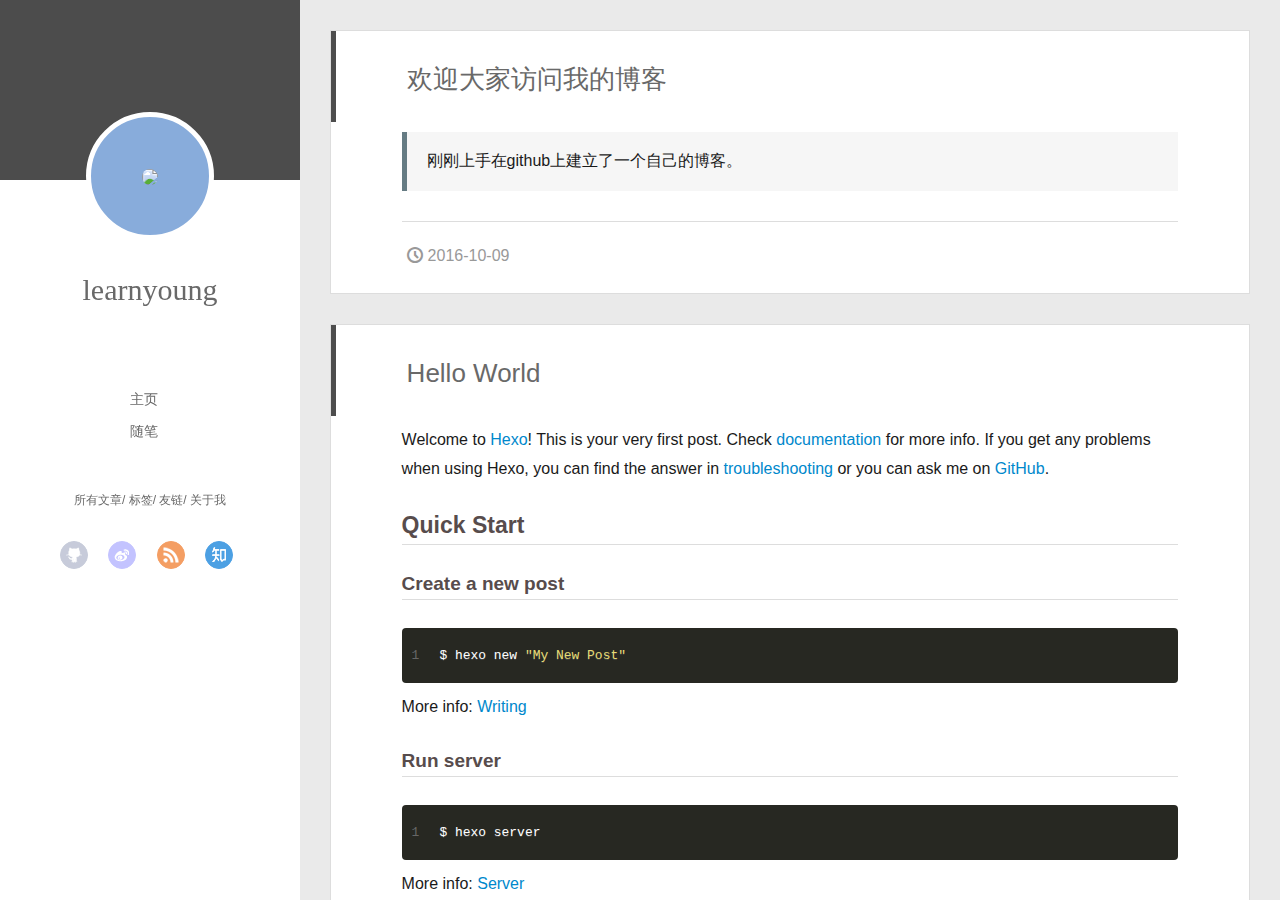
==== commit dd8dc5b2: "Site updated: 2016-10-09 03:31:17" ====
--- a/index.html
+++ b/index.html
@@ -1,382 +1,208 @@
-<!doctype html>
-
-
-
-  
-
-
-<html class="theme-next muse use-motion">
+<!DOCTYPE html>
+<html>
 <head>
-  <meta charset="UTF-8"/>
-<meta http-equiv="X-UA-Compatible" content="IE=edge,chrome=1" />
-<meta name="viewport" content="width=device-width, initial-scale=1, maximum-scale=1"/>
-
-
-
-<meta http-equiv="Cache-Control" content="no-transform" />
-<meta http-equiv="Cache-Control" content="no-siteapp" />
-
-
-
-
-
-
-
-
-
-
-
-
-  
-  
-  <link href="/vendors/fancybox/source/jquery.fancybox.css?v=2.1.5" rel="stylesheet" type="text/css" />
-
-
-
-
-  
-  
-  
-  
-
-  
-    
-    
-  
-
-  
-
-  
-
-  
-
-  
-
-  
-    
-    
-    <link href="//fonts.googleapis.com/css?family=Lato:300,300italic,400,400italic,700,700italic&subset=latin,latin-ext" rel="stylesheet" type="text/css">
-  
-
-
-
-
-
-
-<link href="/vendors/font-awesome/css/font-awesome.min.css?v=4.4.0" rel="stylesheet" type="text/css" />
-
-<link href="/css/main.css?v=5.0.2" rel="stylesheet" type="text/css" />
-
-
-  <meta name="keywords" content="Hexo, NexT" />
-
-
-
-
-
-
-
-
-  <link rel="shortcut icon" type="image/x-icon" href="/favicon.ico?v=5.0.2" />
-
-
-
-
-
-
-<meta property="og:type" content="website">
-<meta property="og:title" content="����">
+  <meta charset="utf-8">
+  
+  <meta http-equiv="X-UA-Compatible" content="IE=edge" >
+  <title>learnyoung</title>
+  <meta name="viewport" content="width=device-width, initial-scale=1, maximum-scale=1">
+  <meta property="og:type" content="website">
+<meta property="og:title" content="learnyoung">
 <meta property="og:url" content="http://yoursite.com/index.html">
-<meta property="og:site_name" content="����">
+<meta property="og:site_name" content="learnyoung">
 <meta name="twitter:card" content="summary">
-<meta name="twitter:title" content="����">
-
-
-
-<script type="text/javascript" id="hexo.configuration">
-  var NexT = window.NexT || {};
-  var CONFIG = {
-    scheme: 'Muse',
-    sidebar: {"position":"left","display":"post"},
-    fancybox: true,
-    motion: true,
-    duoshuo: {
-      userId: '0',
-      author: 'Author'
-    }
-  };
-</script>
-
-
-
-
-  <link rel="canonical" href="http://yoursite.com/"/>
-
-
-  <title> ���� </title>
+<meta name="twitter:title" content="learnyoung">
+  
+    <link rel="alternative" href="/atom.xml" title="learnyoung" type="application/atom+xml">
+  
+  
+    <link rel="icon" href="//favicon.png">
+  
+  <script src="/style.js"></script>
+  
+
 </head>
 
-<body itemscope itemtype="//schema.org/WebPage" lang="">
-
-  
-
-
-
-
-
-
-
-
-
-
-  
-  
-    
-  
-
-  <div class="container one-collumn sidebar-position-left 
-   page-home 
- ">
-    <div class="headband"></div>
-
-    <header id="header" class="header" itemscope itemtype="//schema.org/WPHeader">
-      <div class="header-inner"><div class="site-meta ">
-  
-
-  <div class="custom-logo-site-title">
-    <a href="/"  class="brand" rel="start">
-      <span class="logo-line-before"><i></i></span>
-      <span class="site-title">����</span>
-      <span class="logo-line-after"><i></i></span>
-    </a>
-  </div>
-  <p class="site-subtitle"></p>
+<body>
+  <div id="container">
+    <div class="left-col">
+      <div class="overlay"></div>
+<div class="intrude-less">
+	<header id="header" class="inner">
+		<a href="/" class="profilepic">
+			
+			<img src="null" class="js-avatar">
+			
+		</a>
+
+		<hgroup>
+		  <h1 class="header-author"><a href="/">learnyoung</a></h1>
+		</hgroup>
+
+		
+
+		<nav class="header-menu">
+			<ul>
+			
+				<li><a href="/">主页</a></li>
+	        
+				<li><a href="/tags/随笔">随笔</a></li>
+	        
+			</ul>
+		</nav>
+		<nav class="header-smart-menu">
+	        
+    		
+    			
+    			<a class="js-smart-menu" data-idx="0" href="javascript:void(0)">所有文章</a>
+    			
+    			
+            
+    			
+    			<a class="js-smart-menu" data-idx="1" href="javascript:void(0)">标签</a>
+    			
+    			
+            
+    			
+    			<a class="js-smart-menu" data-idx="2" href="javascript:void(0)">友链</a>
+    			
+    			
+            
+    			
+    			<a class="js-smart-menu" data-idx="3" href="javascript:void(0)">关于我</a>
+    			
+    			
+            
+		</nav>
+		<nav class="header-nav">
+			<div class="social">
+				
+					<a class="github" target="_blank" href="#" title="github">github</a>
+		        
+					<a class="weibo" target="_blank" href="#" title="weibo">weibo</a>
+		        
+					<a class="rss" target="_blank" href="#" title="rss">rss</a>
+		        
+					<a class="zhihu" target="_blank" href="#" title="zhihu">zhihu</a>
+		        
+			</div>
+		</nav>
+	</header>		
 </div>
 
-<div class="site-nav-toggle">
-  <button>
-    <span class="btn-bar"></span>
-    <span class="btn-bar"></span>
-    <span class="btn-bar"></span>
-  </button>
-</div>
-
-<nav class="site-nav">
-  
-
-  
-    <ul id="menu" class="menu">
-      
+    </div>
+    <div class="mid-col">
+      <nav id="mobile-nav">
+  	<div class="overlay">
+  		<div class="slider-trigger"><i class="icon-list"></i></div>
+  		<h1 class="header-author js-mobile-header hide">learnyoung</h1>
+  	</div>
+	<div class="intrude-less">
+		<header id="header" class="inner">
+			<div class="profilepic">
+				
+					<img src="null" class="js-avatar">
+				
+			</div>
+			<hgroup>
+			  <h1 class="header-author">learnyoung</h1>
+			</hgroup>
+			
+			<nav class="header-menu">
+				<ul>
+				
+					<li><a href="/">主页</a></li>
+		        
+					<li><a href="/tags/随笔">随笔</a></li>
+		        
+				</ul>
+			</nav>
+			<nav class="header-nav">
+				<div class="social">
+					
+						<a class="github" target="_blank" href="#" title="github">github</a>
+			        
+						<a class="weibo" target="_blank" href="#" title="weibo">weibo</a>
+			        
+						<a class="rss" target="_blank" href="#" title="rss">rss</a>
+			        
+						<a class="zhihu" target="_blank" href="#" title="zhihu">zhihu</a>
+			        
+				</div>
+			</nav>
+		</header>				
+	</div>
+</nav>
+
+      <div class="body-wrap">
         
-        <li class="menu-item menu-item-home">
-          <a href="/" rel="section">
-            
-              <i class="menu-item-icon fa fa-fw fa-home"></i> <br />
-            
-            Home
-          </a>
-        </li>
-      
+  
+    <article id="post-欢迎大家访问我的博客" class="article article-type-post" itemscope itemprop="blogPost">
+  <div class="article-inner">
+    
+      <input type="hidden" class="isFancy" />
+    
+    
+      <header class="article-header">
         
-        <li class="menu-item menu-item-archives">
-          <a href="/archives" rel="section">
-            
-              <i class="menu-item-icon fa fa-fw fa-archive"></i> <br />
-            
-            Archives
-          </a>
-        </li>
-      
-        
-        <li class="menu-item menu-item-tags">
-          <a href="/tags" rel="section">
-            
-              <i class="menu-item-icon fa fa-fw fa-tags"></i> <br />
-            
-            Tags
-          </a>
-        </li>
-      
-
-      
-    </ul>
-  
-
-  
-</nav>
-
- </div>
-    </header>
-
-    <main id="main" class="main">
-      <div class="main-inner">
-        <div class="content-wrap">
-          <div id="content" class="content">
-            
-  <section id="posts" class="posts-expand">
-    
-      
-
-  
-  
-
-  
-  
-  
-
-  <article class="post post-type-normal " itemscope itemtype="//schema.org/Article">
-
-    
-      <header class="post-header">
-
-        
-        
-          <h1 class="post-title" itemprop="name headline">
-            
-            
-              
-                
-                <a class="post-title-link" href="/2016/10/09/欢迎大家访问我的博客/" itemprop="url">
-                  欢迎大家访问我的博客
-                </a>
-              
-            
-          </h1>
-        
-
-        <div class="post-meta">
-          <span class="post-time">
-            <span class="post-meta-item-icon">
-              <i class="fa fa-calendar-o"></i>
-            </span>
-            <span class="post-meta-item-text">Posted on</span>
-            <time itemprop="dateCreated" datetime="2016-10-09T00:09:54+08:00" content="2016-10-09">
-              2016-10-09
-            </time>
-          </span>
-
-          
-
-          
-            
-          
-
-          
-
-          
-          
-
-          
-        </div>
+  
+    <h1 itemprop="name">
+      <a class="article-title" href="/2016/10/09/欢迎大家访问我的博客/">欢迎大家访问我的博客</a>
+    </h1>
+  
+
       </header>
     
-
-
-    <div class="post-body" itemprop="articleBody">
-
-      
-      
-
-      
-        
-          
-            <blockquote>
+    <div class="article-entry" itemprop="articleBody">
+      
+        <blockquote>
 <p>刚刚上手在github上建立了一个自己的博客。</p>
 </blockquote>
 
-          
+      
+    </div>
+    <div class="article-info article-info-index">
+      
+      <a href="/2016/10/09/欢迎大家访问我的博客/" class="archive-article-date">
+  	<time datetime="2016-10-08T16:09:54.000Z" itemprop="datePublished"><i class="icon-clock"></i>2016-10-09</time>
+</a>
+      
+      
+
+      <div class="clearfix"></div>
+    </div>
+  </div>
+</article>
+
+
+
+
+
+
+
+
+
+
+  
+    <article id="post-hello-world" class="article article-type-post" itemscope itemprop="blogPost">
+  <div class="article-inner">
+    
+      <input type="hidden" class="isFancy" />
+    
+    
+      <header class="article-header">
         
-      
-    </div>
-
-    <div>
-      
-    </div>
-
-    <div>
-      
-    </div>
-
-    <footer class="post-footer">
-      
-
-      
-
-      
-      
-        <div class="post-eof"></div>
-      
-    </footer>
-  </article>
-
-
-    
-      
-
-  
-  
-
-  
-  
-  
-
-  <article class="post post-type-normal " itemscope itemtype="//schema.org/Article">
-
-    
-      <header class="post-header">
-
-        
-        
-          <h1 class="post-title" itemprop="name headline">
-            
-            
-              
-                
-                <a class="post-title-link" href="/2016/10/08/hello-world/" itemprop="url">
-                  Hello World
-                </a>
-              
-            
-          </h1>
-        
-
-        <div class="post-meta">
-          <span class="post-time">
-            <span class="post-meta-item-icon">
-              <i class="fa fa-calendar-o"></i>
-            </span>
-            <span class="post-meta-item-text">Posted on</span>
-            <time itemprop="dateCreated" datetime="2016-10-08T23:18:51+08:00" content="2016-10-08">
-              2016-10-08
-            </time>
-          </span>
-
-          
-
-          
-            
-          
-
-          
-
-          
-          
-
-          
-        </div>
+  
+    <h1 itemprop="name">
+      <a class="article-title" href="/2016/10/08/hello-world/">Hello World</a>
+    </h1>
+  
+
       </header>
     
-
-
-    <div class="post-body" itemprop="articleBody">
-
-      
-      
-
-      
-        
-          
-            <p>Welcome to <a href="https://hexo.io/" target="_blank" rel="external">Hexo</a>! This is your very first post. Check <a href="https://hexo.io/docs/" target="_blank" rel="external">documentation</a> for more info. If you get any problems when using Hexo, you can find the answer in <a href="https://hexo.io/docs/troubleshooting.html" target="_blank" rel="external">troubleshooting</a> or you can ask me on <a href="https://github.com/hexojs/hexo/issues" target="_blank" rel="external">GitHub</a>.</p>
+    <div class="article-entry" itemprop="articleBody">
+      
+        <p>Welcome to <a href="https://hexo.io/" target="_blank" rel="external">Hexo</a>! This is your very first post. Check <a href="https://hexo.io/docs/" target="_blank" rel="external">documentation</a> for more info. If you get any problems when using Hexo, you can find the answer in <a href="https://hexo.io/docs/troubleshooting.html" target="_blank" rel="external">troubleshooting</a> or you can ask me on <a href="https://github.com/hexojs/hexo/issues" target="_blank" rel="external">GitHub</a>.</p>
 <h2 id="Quick-Start"><a href="#Quick-Start" class="headerlink" title="Quick Start"></a>Quick Start</h2><h3 id="Create-a-new-post"><a href="#Create-a-new-post" class="headerlink" title="Create a new post"></a>Create a new post</h3><figure class="highlight bash"><table><tr><td class="gutter"><pre><div class="line">1</div></pre></td><td class="code"><pre><div class="line">$ hexo new <span class="string">"My New Post"</span></div></pre></td></tr></table></figure>
 <p>More info: <a href="https://hexo.io/docs/writing.html" target="_blank" rel="external">Writing</a></p>
 <h3 id="Run-server"><a href="#Run-server" class="headerlink" title="Run server"></a>Run server</h3><figure class="highlight bash"><table><tr><td class="gutter"><pre><div class="line">1</div></pre></td><td class="code"><pre><div class="line">$ hexo server</div></pre></td></tr></table></figure>
@@ -386,220 +212,195 @@
 <h3 id="Deploy-to-remote-sites"><a href="#Deploy-to-remote-sites" class="headerlink" title="Deploy to remote sites"></a>Deploy to remote sites</h3><figure class="highlight bash"><table><tr><td class="gutter"><pre><div class="line">1</div></pre></td><td class="code"><pre><div class="line">$ hexo deploy</div></pre></td></tr></table></figure>
 <p>More info: <a href="https://hexo.io/docs/deployment.html" target="_blank" rel="external">Deployment</a></p>
 
-          
-        
-      
-    </div>
-
-    <div>
-      
-    </div>
-
-    <div>
-      
-    </div>
-
-    <footer class="post-footer">
-      
-
-      
-
-      
-      
-        <div class="post-eof"></div>
-      
-    </footer>
-  </article>
-
-
-    
-  </section>
-
-  
-
-
-          </div>
-          
-
-
-          
-
+      
+    </div>
+    <div class="article-info article-info-index">
+      
+      <a href="/2016/10/08/hello-world/" class="archive-article-date">
+  	<time datetime="2016-10-08T15:18:51.029Z" itemprop="datePublished"><i class="icon-clock"></i>2016-10-08</time>
+</a>
+      
+      
+
+      <div class="clearfix"></div>
+    </div>
+  </div>
+</article>
+
+
+
+
+
+
+
+
+
+
+  
+  
+
+
+      </div>
+      <footer id="footer">
+  <div class="outer">
+    <div id="footer-info">
+    	<div class="footer-left">
+    		&copy; 2016 learnyoung
+    	</div>
+      	<div class="footer-right">
+      		<a href="http://hexo.io/" target="_blank">Hexo</a>  Theme <a href="https://github.com/litten/hexo-theme-yilia" target="_blank">Yilia</a> by Litten
+      	</div>
+    </div>
+  </div>
+</footer>
+    </div>
+    <script>
+	var yiliaConfig = {
+		fancybox: true,
+		mathjax: false,
+		animate: true,
+		isHome: true,
+		isPost: false,
+		isArchive: false,
+		isTag: false,
+		isCategory: false,
+		open_in_new: false,
+		root: "/",
+		innerArchive: true
+	}
+</script>
+
+<script src="/./main.js"></script>
+
+
+    
+<div class="tools-col">
+  <ul class="btn-wrap">
+    
+      <li class="chose" data-hook="tools-section-all"><span class="text">全部</span><i class="icon-book"></i></li>
+    
+    
+      <li data-hook="tools-section-tag"><span class="text">标签</span><i class="icon-price-tags"></i></li>
+    
+    
+      <li data-hook="tools-section-friends"><span class="text">友链</span><i class="icon-link"></i></li>
+    
+    
+      <li data-hook="tools-section-me"><span class="text">我</span><i class="icon-smile"></i></li>
+    
+  </ul>
+  <div class="tools-wrap">
+    
+    	<section class="tools-section tools-section-all chose">
+    	</section>
+    
+
+    
+    	<section class="tools-section tools-section-tag">
+    			<div class="widget tagcloud" id="js-tagcloud">
+    				
+    			</div>
+    	</section>
+    
+
+    
+    	<section class="tools-section tools-section-friends">
+  		
+  			<div class="friends-wrap" id="js-friends">
+  			
+  	          <a target="_blank" class="main-nav-link switch-friends-link" href="http://localhost:4000/">友情链接1</a>
+  	        
+  	          <a target="_blank" class="main-nav-link switch-friends-link" href="http://localhost:4000/">友情链接2</a>
+  	        
+  	          <a target="_blank" class="main-nav-link switch-friends-link" href="http://localhost:4000/">友情链接3</a>
+  	        
+  	          <a target="_blank" class="main-nav-link switch-friends-link" href="http://localhost:4000/">友情链接4</a>
+  	        
+  	          <a target="_blank" class="main-nav-link switch-friends-link" href="http://localhost:4000/">友情链接5</a>
+  	        
+  	          <a target="_blank" class="main-nav-link switch-friends-link" href="http://localhost:4000/">友情链接6</a>
+  	        
+  	        </div>
+  		
+    	</section>
+    
+
+    
+    	<section class="tools-section tools-section-me">
+  	  	
+  	  		<div class="aboutme-wrap" id="js-aboutme">很惭愧&lt;br&gt;&lt;br&gt;只做了一点微小的工作&lt;br&gt;谢谢大家</div>
+  	  	
+    	</section>
+    
+  </div>
+  
+</div>
+    <!-- Root element of PhotoSwipe. Must have class pswp. -->
+<div class="pswp" tabindex="-1" role="dialog" aria-hidden="true">
+
+    <!-- Background of PhotoSwipe. 
+         It's a separate element as animating opacity is faster than rgba(). -->
+    <div class="pswp__bg"></div>
+
+    <!-- Slides wrapper with overflow:hidden. -->
+    <div class="pswp__scroll-wrap">
+
+        <!-- Container that holds slides. 
+            PhotoSwipe keeps only 3 of them in the DOM to save memory.
+            Don't modify these 3 pswp__item elements, data is added later on. -->
+        <div class="pswp__container">
+            <div class="pswp__item"></div>
+            <div class="pswp__item"></div>
+            <div class="pswp__item"></div>
         </div>
-        
-          
-  
-  <div class="sidebar-toggle">
-    <div class="sidebar-toggle-line-wrap">
-      <span class="sidebar-toggle-line sidebar-toggle-line-first"></span>
-      <span class="sidebar-toggle-line sidebar-toggle-line-middle"></span>
-      <span class="sidebar-toggle-line sidebar-toggle-line-last"></span>
-    </div>
+
+        <!-- Default (PhotoSwipeUI_Default) interface on top of sliding area. Can be changed. -->
+        <div class="pswp__ui pswp__ui--hidden">
+
+            <div class="pswp__top-bar">
+
+                <!--  Controls are self-explanatory. Order can be changed. -->
+
+                <div class="pswp__counter"></div>
+
+                <button class="pswp__button pswp__button--close" title="Close (Esc)"></button>
+
+                <button class="pswp__button pswp__button--share" style="display:none" title="Share"></button>
+
+                <button class="pswp__button pswp__button--fs" title="Toggle fullscreen"></button>
+
+                <button class="pswp__button pswp__button--zoom" title="Zoom in/out"></button>
+
+                <!-- Preloader demo http://codepen.io/dimsemenov/pen/yyBWoR -->
+                <!-- element will get class pswp__preloader--active when preloader is running -->
+                <div class="pswp__preloader">
+                    <div class="pswp__preloader__icn">
+                      <div class="pswp__preloader__cut">
+                        <div class="pswp__preloader__donut"></div>
+                      </div>
+                    </div>
+                </div>
+            </div>
+
+            <div class="pswp__share-modal pswp__share-modal--hidden pswp__single-tap">
+                <div class="pswp__share-tooltip"></div> 
+            </div>
+
+            <button class="pswp__button pswp__button--arrow--left" title="Previous (arrow left)">
+            </button>
+
+            <button class="pswp__button pswp__button--arrow--right" title="Next (arrow right)">
+            </button>
+
+            <div class="pswp__caption">
+                <div class="pswp__caption__center"></div>
+            </div>
+
+        </div>
+
+    </div>
+
+</div>
   </div>
-
-  <aside id="sidebar" class="sidebar">
-    <div class="sidebar-inner">
-
-      
-
-      
-
-      <section class="site-overview sidebar-panel  sidebar-panel-active ">
-        <div class="site-author motion-element" itemprop="author" itemscope itemtype="//schema.org/Person">
-          <img class="site-author-image" itemprop="image"
-               src="/images/avatar.gif"
-               alt="John Doe" />
-          <p class="site-author-name" itemprop="name">John Doe</p>
-          <p class="site-description motion-element" itemprop="description"></p>
-        </div>
-        <nav class="site-state motion-element">
-          <div class="site-state-item site-state-posts">
-            <a href="/archives">
-              <span class="site-state-item-count">2</span>
-              <span class="site-state-item-name">posts</span>
-            </a>
-          </div>
-
-          
-
-          
-
-        </nav>
-
-        
-
-        <div class="links-of-author motion-element">
-          
-        </div>
-
-        
-        
-
-        
-        
-
-      </section>
-
-      
-
-    </div>
-  </aside>
-
-
-        
-      </div>
-    </main>
-
-    <footer id="footer" class="footer">
-      <div class="footer-inner">
-        <div class="copyright" >
-  
-  &copy; 
-  <span itemprop="copyrightYear">2016</span>
-  <span class="with-love">
-    <i class="fa fa-heart"></i>
-  </span>
-  <span class="author" itemprop="copyrightHolder">John Doe</span>
-</div>
-
-<div class="powered-by">
-  Powered by <a class="theme-link" href="https://hexo.io">Hexo</a>
-</div>
-
-<div class="theme-info">
-  Theme -
-  <a class="theme-link" href="https://github.com/iissnan/hexo-theme-next">
-    NexT.Muse
-  </a>
-</div>
-
-        
-
-        
-      </div>
-    </footer>
-
-    <div class="back-to-top">
-      <i class="fa fa-arrow-up"></i>
-    </div>
-  </div>
-
-  
-
-<script type="text/javascript">
-  if (Object.prototype.toString.call(window.Promise) !== '[object Function]') {
-    window.Promise = null;
-  }
-</script>
-
-
-
-
-
-
-
-
-
-  
-
-
-
-  
-  <script type="text/javascript" src="/vendors/jquery/index.js?v=2.1.3"></script>
-
-  
-  <script type="text/javascript" src="/vendors/fastclick/lib/fastclick.min.js?v=1.0.6"></script>
-
-  
-  <script type="text/javascript" src="/vendors/jquery_lazyload/jquery.lazyload.js?v=1.9.7"></script>
-
-  
-  <script type="text/javascript" src="/vendors/velocity/velocity.min.js?v=1.2.1"></script>
-
-  
-  <script type="text/javascript" src="/vendors/velocity/velocity.ui.min.js?v=1.2.1"></script>
-
-  
-  <script type="text/javascript" src="/vendors/fancybox/source/jquery.fancybox.pack.js?v=2.1.5"></script>
-
-
-  
-
-
-  <script type="text/javascript" src="/js/src/utils.js?v=5.0.2"></script>
-
-  <script type="text/javascript" src="/js/src/motion.js?v=5.0.2"></script>
-
-
-
-  
-  
-
-  
-
-  
-
-
-  <script type="text/javascript" src="/js/src/bootstrap.js?v=5.0.2"></script>
-
-
-
-  
-
-
-
-  
-
-
-
-
-  
-  
-
-  
-
-  
-
-  
-
 </body>
-</html>
+</html>